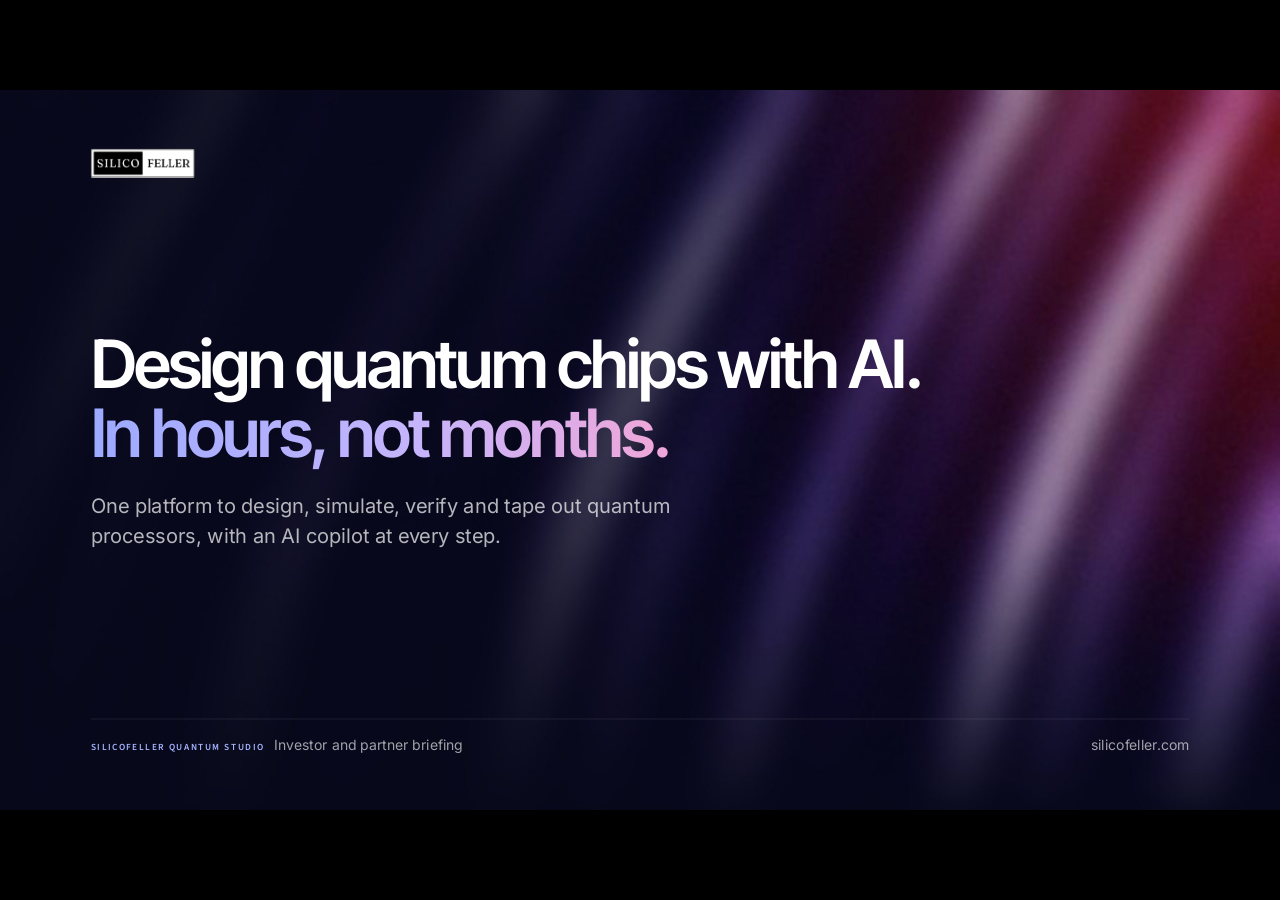
==== index.html @ 33d751ab "Deck: team portraits from the website on the Team slide Co-Authored-By: Claude Haiku 5.5 <noreply@an" ====
<!doctype html>
<html lang="en">
<head>
<meta charset="utf-8">
<meta name="viewport" content="width=device-width, initial-scale=1">
<title>Silicofeller — AI-powered quantum chip design</title>
<style>@font-face {
  font-family: 'Inter';
  font-style: normal;
  font-weight: 400;
  font-display: swap;
  src: url([data-uri]) format('woff2');
  unicode-range: U+0000-00FF, U+0131, U+0152-0153, U+02BB-02BC, U+02C6, U+02DA, U+02DC, U+0304, U+0308, U+0329, U+2000-206F, U+20AC, U+2122, U+2191, U+2193, U+2212, U+2215, U+FEFF, U+FFFD;
}
@font-face {
  font-family: 'Inter';
  font-style: normal;
  font-weight: 500;
  font-display: swap;
  src: url([data-uri]) format('woff2');
  unicode-range: U+0000-00FF, U+0131, U+0152-0153, U+02BB-02BC, U+02C6, U+02DA, U+02DC, U+0304, U+0308, U+0329, U+2000-206F, U+20AC, U+2122, U+2191, U+2193, U+2212, U+2215, U+FEFF, U+FFFD;
}
@font-face {
  font-family: 'Inter';
  font-style: normal;
  font-weight: 600;
  font-display: swap;
  src: url([data-uri]) format('woff2');
  unicode-range: U+0000-00FF, U+0131, U+0152-0153, U+02BB-02BC, U+02C6, U+02DA, U+02DC, U+0304, U+0308, U+0329, U+2000-206F, U+20AC, U+2122, U+2191, U+2193, U+2212, U+2215, U+FEFF, U+FFFD;
}
@font-face {
  font-family: 'Inter Tight';
  font-style: normal;
  font-weight: 500;
  font-display: swap;
  src: url([data-uri]) format('woff2');
  unicode-range: U+0000-00FF, U+0131, U+0152-0153, U+02BB-02BC, U+02C6, U+02DA, U+02DC, U+0304, U+0308, U+0329, U+2000-206F, U+20AC, U+2122, U+2191, U+2193, U+2212, U+2215, U+FEFF, U+FFFD;
}
@font-face {
  font-family: 'Inter Tight';
  font-style: normal;
  font-weight: 600;
  font-display: swap;
  src: url([data-uri]) format('woff2');
  unicode-range: U+0000-00FF, U+0131, U+0152-0153, U+02BB-02BC, U+02C6, U+02DA, U+02DC, U+0304, U+0308, U+0329, U+2000-206F, U+20AC, U+2122, U+2191, U+2193, U+2212, U+2215, U+FEFF, U+FFFD;
}
@font-face {
  font-family: 'Inter Tight';
  font-style: normal;
  font-weight: 700;
  font-display: swap;
  src: url([data-uri]) format('woff2');
  unicode-range: U+0000-00FF, U+0131, U+0152-0153, U+02BB-02BC, U+02C6, U+02DA, U+02DC, U+0304, U+0308, U+0329, U+2000-206F, U+20AC, U+2122, U+2191, U+2193, U+2212, U+2215, U+FEFF, U+FFFD;
}
@font-face {
  font-family: 'Fraunces';
  font-style: italic;
  font-weight: 400;
  font-display: swap;
  src: url([data-uri]) format('woff2');
  unicode-range: U+0000-00FF, U+0131, U+0152-0153, U+02BB-02BC, U+02C6, U+02DA, U+02DC, U+0304, U+0308, U+0329, U+2000-206F, U+20AC, U+2122, U+2191, U+2193, U+2212, U+2215, U+FEFF, U+FFFD;
}
@font-face {
  font-family: 'Fraunces';
  font-style: normal;
  font-weight: 400;
  font-display: swap;
  src: url([data-uri]) format('woff2');
  unicode-range: U+0000-00FF, U+0131, U+0152-0153, U+02BB-02BC, U+02C6, U+02DA, U+02DC, U+0304, U+0308, U+0329, U+2000-206F, U+20AC, U+2122, U+2191, U+2193, U+2212, U+2215, U+FEFF, U+FFFD;
}
@font-face {
  font-family: 'Fraunces';
  font-style: normal;
  font-weight: 500;
  font-display: swap;
  src: url([data-uri]) format('woff2');
  unicode-range: U+0000-00FF, U+0131, U+0152-0153, U+02BB-02BC, U+02C6, U+02DA, U+02DC, U+0304, U+0308, U+0329, U+2000-206F, U+20AC, U+2122, U+2191, U+2193, U+2212, U+2215, U+FEFF, U+FFFD;
}
@font-face {
  font-family: 'EB Garamond';
  font-style: italic;
  font-weight: 400;
  font-display: swap;
  src: url([data-uri]) format('woff2');
  unicode-range: U+0000-00FF, U+0131, U+0152-0153, U+02BB-02BC, U+02C6, U+02DA, U+02DC, U+0304, U+0308, U+0329, U+2000-206F, U+20AC, U+2122, U+2191, U+2193, U+2212, U+2215, U+FEFF, U+FFFD;
}
@font-face {
  font-family: 'EB Garamond';
  font-style: italic;
  font-weight: 500;
  font-display: swap;
  src: url([data-uri]) format('woff2');
  unicode-range: U+0000-00FF, U+0131, U+0152-0153, U+02BB-02BC, U+02C6, U+02DA, U+02DC, U+0304, U+0308, U+0329, U+2000-206F, U+20AC, U+2122, U+2191, U+2193, U+2212, U+2215, U+FEFF, U+FFFD;
}
@font-face {
  font-family: 'EB Garamond';
  font-style: normal;
  font-weight: 400;
  font-display: swap;
  src: url([data-uri]) format('woff2');
  unicode-range: U+0000-00FF, U+0131, U+0152-0153, U+02BB-02BC, U+02C6, U+02DA, U+02DC, U+0304, U+0308, U+0329, U+2000-206F, U+20AC, U+2122, U+2191, U+2193, U+2212, U+2215, U+FEFF, U+FFFD;
}
@font-face {
  font-family: 'EB Garamond';
  font-style: normal;
  font-weight: 500;
  font-display: swap;
  src: url([data-uri]) format('woff2');
  unicode-range: U+0000-00FF, U+0131, U+0152-0153, U+02BB-02BC, U+02C6, U+02DA, U+02DC, U+0304, U+0308, U+0329, U+2000-206F, U+20AC, U+2122, U+2191, U+2193, U+2212, U+2215, U+FEFF, U+FFFD;
}
@font-face {
  font-family: 'EB Garamond';
  font-style: normal;
  font-weight: 600;
  font-display: swap;
  src: url([data-uri]) format('woff2');
  unicode-range: U+0000-00FF, U+0131, U+0152-0153, U+02BB-02BC, U+02C6, U+02DA, U+02DC, U+0304, U+0308, U+0329, U+2000-206F, U+20AC, U+2122, U+2191, U+2193, U+2212, U+2215, U+FEFF, U+FFFD;
}
@font-face {
  font-family: 'Source Sans 3';
  font-style: normal;
  font-weight: 400;
  font-display: swap;
  src: url([data-uri]) format('woff2');
  unicode-range: U+0000-00FF, U+0131, U+0152-0153, U+02BB-02BC, U+02C6, U+02DA, U+02DC, U+0304, U+0308, U+0329, U+2000-206F, U+20AC, U+2122, U+2191, U+2193, U+2212, U+2215, U+FEFF, U+FFFD;
}
@font-face {
  font-family: 'Source Sans 3';
  font-style: normal;
  font-weight: 500;
  font-display: swap;
  src: url([data-uri]) format('woff2');
  unicode-range: U+0000-00FF, U+0131, U+0152-0153, U+02BB-02BC, U+02C6, U+02DA, U+02DC, U+0304, U+0308, U+0329, U+2000-206F, U+20AC, U+2122, U+2191, U+2193, U+2212, U+2215, U+FEFF, U+FFFD;
}
@font-face {
  font-family: 'Source Sans 3';
  font-style: normal;
  font-weight: 600;
  font-display: swap;
  src: url([data-uri]) format('woff2');
  unicode-range: U+0000-00FF, U+0131, U+0152-0153, U+02BB-02BC, U+02C6, U+02DA, U+02DC, U+0304, U+0308, U+0329, U+2000-206F, U+20AC, U+2122, U+2191, U+2193, U+2212, U+2215, U+FEFF, U+FFFD;
}
@font-face {
  font-family: 'Source Sans 3';
  font-style: normal;
  font-weight: 700;
  font-display: swap;
  src: url([data-uri]) format('woff2');
  unicode-range: U+0000-00FF, U+0131, U+0152-0153, U+02BB-02BC, U+02C6, U+02DA, U+02DC, U+0304, U+0308, U+0329, U+2000-206F, U+20AC, U+2122, U+2191, U+2193, U+2212, U+2215, U+FEFF, U+FFFD;
}
</style>

<style>
* { margin: 0; box-sizing: border-box; }
html, body { height: 100%; }
body { background: #000; overflow: hidden; }
.viewport { position: fixed; inset: 0; display: flex; align-items: center; justify-content: center; }
.deck { position: relative; width: 1920px; height: 1080px; flex: none; }
.deck > section { display: none !important; }
.deck > section.active { display: flex !important; animation: slideIn .55s cubic-bezier(.2,.7,.2,1) both; }
@keyframes slideIn { from { opacity: 0; transform: scale(.985); } }
@media (prefers-reduced-motion: reduce) {
  .deck > section, .deck *, .deck *::before, .deck *::after { animation: none !important; transition: none !important; }
}
.deck aside { display: none; }
.hud { position: fixed; left: 50%; bottom: 16px; transform: translateX(-50%); display: flex; gap: 10px; align-items: center; font: 500 14px Inter, Arial, sans-serif; color: #C9CED6; background: rgba(10,14,24,.82); padding: 8px 14px; border-radius: 999px; border: 1px solid rgba(148,163,184,.2); opacity: 0; transition: opacity .3s; user-select: none; z-index: 10; }
body:hover .hud { opacity: 1; }
.hud button { font: inherit; color: inherit; background: none; border: 1px solid #39414E; border-radius: 999px; padding: 4px 12px; cursor: pointer; }
.hud button:hover { background: #1C2330; }
.notes { position: fixed; right: 16px; top: 16px; width: min(480px, 42vw); max-height: 72vh; overflow: auto; font: 16px/1.55 Inter, Arial, sans-serif; color: #E6E9EE; background: rgba(10,14,24,.94); border: 1px solid #2A3242; border-radius: 14px; padding: 18px 20px; display: none; z-index: 10; }
.notes.show { display: block; }
.notes b { display: block; margin-bottom: 6px; color: #7DA8FF; font-size: 12px; letter-spacing: 1.5px; }
@media print {
  @page { size: 1920px 1080px; margin: 0; }
  html, body { height: auto; overflow: visible; background: #FFFFFF; }
  .deck > section, .deck *, .deck *::before, .deck *::after { animation: none !important; transition: none !important; }
  .viewport { position: static; display: block; }
  .deck { transform: none !important; width: 1920px; height: auto; }
  .deck > section { position: relative !important; display: flex !important; break-after: page; page-break-after: always; }
  .deck .r, .deck .zoom { animation: none !important; }
  .hud, .notes { display: none !important; }
  .deck section, .deck section * { -webkit-print-color-adjust: exact; print-color-adjust: exact; }
}
</style>
<style>
:root {
  --paper: #FAF8F3; --card: #FFFFFF; --ink: #0A0F1E; --body: #3A465C; --muted: #6E788A;
  --rule: #E3DDD0; --rule2: #EEE9DF;
  --accent: #5B4BF5; --accent-soft: #EAF0FC;
  --clay: #A9472D; --clay-soft: #F6ECE6;
  --navy: #0A0F1E; --ivory: #F5F1E8; --ivory-dim: rgba(245, 241, 232, 0.68); --sky: #A5B4FF;
}
.deck section { position: absolute; inset: 0; width: 1920px; height: 1080px; padding: 100px 136px 130px; background: var(--paper); color: var(--ink); overflow: hidden; display: flex; flex-direction: column; font-family: Inter, system-ui, sans-serif; }
.deck section > * { position: relative; z-index: 1; }
.serif, .t, .hero, .n, .pn, .num { font-family: 'Inter Tight', Inter, sans-serif; font-optical-sizing: auto; }

.eb { display: flex; align-items: center; gap: 18px; font-size: 19px; font-weight: 600; letter-spacing: .22em; text-transform: uppercase; color: var(--accent); margin-bottom: 26px; }
.eb::before { content: ""; width: 44px; height: 2px; background: currentColor; flex: none; }
.eb.warn { color: var(--clay); }
.t { font-size: 76px; font-weight: 400; letter-spacing: -1.2px; line-height: 1.08; color: var(--ink); }
.grad { font-style: italic; color: var(--accent); }
.grad-warm { font-style: italic; color: var(--clay); }
.sub { font-size: 27px; line-height: 1.5; color: var(--body); margin-top: 20px; max-width: 1480px; }
.body { margin-top: 48px; flex: 1; min-height: 0; }
.ico { display: inline-flex; width: 26px; height: 26px; flex: none; }
.ico svg { width: 100%; height: 100%; }

.foot { position: absolute !important; left: 136px; right: 136px; bottom: 50px; display: flex; justify-content: space-between; align-items: center; font-size: 18px; letter-spacing: .04em; color: var(--muted); border-top: 1px solid var(--rule); padding-top: 18px; }
.foot .fl { display: flex; align-items: center; gap: 16px; }
.foot img { height: 26px; border-radius: 2px; }

.r { animation: rise .8s cubic-bezier(.2,.7,.2,1) both; animation-delay: calc(var(--i, 0) * 70ms); }
@keyframes rise { from { opacity: 0; transform: translateY(16px); } }

/* bookend slides (cover, close): deep navy */
.navy { background: var(--navy) !important; color: var(--ivory) !important; }
.navy .eb { color: var(--sky); }
.navy .grad { color: var(--sky); }
.navy .sub { color: var(--ivory-dim); }
/* the atom turns slowly (one full circle every 3 minutes), electrons fixed on their orbits; the core breathes */
.orbit .spin { transform-box: view-box; transform-origin: 500px 500px; animation: spin 180s linear infinite; }
@keyframes spin { to { transform: rotate(360deg); } }
.orbit .core, .orbit .core-glow { transform-box: fill-box; transform-origin: center; animation: breathe 4.5s ease-in-out infinite; }
.orbit .core-glow { animation-duration: 4.5s; animation-name: glow; }
@keyframes breathe { 50% { transform: scale(1.18); } }
@keyframes glow { 0%, 100% { transform: scale(.8); opacity: .5; } 50% { transform: scale(1.5); opacity: 1; } }
@media (prefers-reduced-motion: reduce) { .orbit .spin, .orbit .core, .orbit .core-glow { animation: none; } }
@media print { .orbit .spin, .orbit .core, .orbit .core-glow { animation: none !important; } }
.orbit { position: absolute !important; right: -170px; top: 50%; transform: translateY(-50%); width: 1060px; height: 1060px; z-index: 0 !important; opacity: .9; }

/* 1 · cover */
.cover { justify-content: center; }
.cover .brand { position: absolute !important; left: 136px; top: 92px; height: 48px; border-radius: 3px; }
.hero { font-size: 112px; font-weight: 400; letter-spacing: -2.5px; line-height: 1.04; max-width: 1180px; }
.cover .hero { max-width: 1500px; }
.cover .sub { font-size: 30px; max-width: 980px; margin-top: 36px; }
.cvfoot { position: absolute !important; left: 136px; right: 136px; bottom: 84px; display: flex; justify-content: space-between; align-items: baseline; border-top: 1px solid rgba(245, 241, 232, .18); padding-top: 26px; font-size: 22px; color: var(--ivory-dim); }
.cvfoot b { font-weight: 600; color: var(--ivory); letter-spacing: .14em; text-transform: uppercase; font-size: 18px; margin-right: 14px; }

/* 2 · the process today: an editorial table */
.proc { display: flex; flex-direction: column; }
.ph, .pr { display: grid; grid-template-columns: 64px 300px 1fr 290px 380px; gap: 30px; align-items: center; }
.ph { padding: 0 6px 14px; font-size: 17px; font-weight: 600; letter-spacing: .16em; text-transform: uppercase; color: var(--muted); border-bottom: 2px solid var(--ink); }
.pr { padding: 17px 6px; border-bottom: 1px solid var(--rule); min-height: 92px; }
.pn { font-size: 40px; font-weight: 400; color: var(--clay); line-height: 1; }
.ps { font-size: 27px; font-weight: 600; letter-spacing: -.2px; color: var(--ink); }
.pd { font-size: 22px; line-height: 1.42; color: var(--body); }
.pt { display: flex; flex-wrap: wrap; gap: 8px; }
.chip { font-style: normal; font-size: 18px; font-weight: 500; padding: 5px 12px; border-radius: 4px; background: var(--card); border: 1px solid var(--rule); color: var(--body); white-space: nowrap; }
.pw { display: flex; align-items: center; gap: 12px; font-size: 21px; font-weight: 500; line-height: 1.35; color: var(--clay); }
.pw .ico { width: 24px; height: 24px; }

/* 3 · why it fails */
.split { display: flex; gap: 56px; height: 100%; }
.crop { position: relative; overflow: hidden; border-radius: 10px; background: #000; flex: none; box-shadow: 0 1px 0 var(--rule), 0 24px 60px rgba(14, 27, 51, .16); }
.crop img { position: absolute; display: block; }
.shot { display: block; width: 960px; height: auto; border-radius: 10px; box-shadow: 0 1px 0 var(--rule), 0 24px 60px rgba(14, 27, 51, .16); }
.tools { display: block; width: 600px; height: 560px; }
.appwin { width: 860px; border-radius: 16px; overflow: hidden; background: #FFFFFF; border: 1px solid var(--rule); box-shadow: 0 30px 70px rgba(10, 15, 30, .14); }
.appwin .bar { height: 42px; display: flex; align-items: center; gap: 8px; padding: 0 18px; background: #F6F7FA; border-bottom: 1px solid var(--rule); font-size: 15px; color: var(--muted); }
.appwin .bar i { width: 12px; height: 12px; border-radius: 50%; background: #DDE0E7; }
.appwin .bar span { margin-left: 16px; }
.appwin .screen { position: relative; }
.appwin .screen img { display: block; width: 860px; height: auto; }
.co { position: absolute; width: 18px; height: 18px; margin: -9px 0 0 -9px; border-radius: 50%; background: var(--accent); box-shadow: 0 0 0 5px rgba(91, 75, 245, .35), 0 0 0 11px rgba(91, 75, 245, .14); }
.co b { position: absolute; white-space: nowrap; font-size: 17px; font-weight: 600; color: #FFFFFF; background: var(--accent); padding: 8px 15px; border-radius: 999px; box-shadow: 0 10px 24px rgba(91, 75, 245, .35); }
.pipe { margin-top: 18px; margin-bottom: 76px; }
.phases { display: grid; grid-template-columns: repeat(9, 1fr); gap: 0 14px; margin-bottom: 44px; }
.phases span { text-align: center; font-size: 16px; font-weight: 600; letter-spacing: .18em; text-transform: uppercase; color: var(--accent); background: var(--accent-soft); border-radius: 999px; padding: 11px 0; }
.steps9 { list-style: none; padding: 0; margin: 0; display: grid; grid-template-columns: repeat(9, 1fr); gap: 0 14px; position: relative; }
.steps9::before { content: ""; position: absolute; left: 5.5%; right: 5.5%; top: 62px; height: 2px; background: #DAD6FC; }
.steps9 li { display: flex; flex-direction: column; align-items: center; text-align: center; position: relative; }
.steps9 .ic { width: 124px; height: 124px; border-radius: 28px; background: #FFFFFF; border: 1.5px solid var(--rule); display: flex; align-items: center; justify-content: center; box-shadow: 0 12px 28px rgba(10, 15, 30, .06); }
.steps9 .ic svg { width: 64px; height: 64px; }
.steps9 .goal .ic { background: var(--accent); border-color: var(--accent); box-shadow: 0 16px 34px rgba(91, 75, 245, .35); }
.steps9 .no { margin-top: 20px; font-size: 15px; font-weight: 600; letter-spacing: .14em; color: var(--accent); }
.steps9 h4 { margin-top: 6px; font-size: 21px; font-weight: 600; color: var(--ink); line-height: 1.25; }
.steps9 h4 small { display: block; font-size: 17px; font-weight: 400; color: var(--muted); margin-top: 2px; }
.caption { font-size: 18px; color: var(--muted); margin-top: 14px; letter-spacing: .02em; }
.costs { flex: 1; display: grid; grid-template-columns: 1fr 1fr; grid-template-rows: 1fr 1fr; gap: 0; border-top: 2px solid var(--ink); }
.cost { padding: 34px 36px 30px 0; display: flex; flex-direction: column; gap: 8px; border-bottom: 1px solid var(--rule); }
.cost:nth-child(odd) { border-right: 1px solid var(--rule); }
.cost:nth-child(even) { padding-left: 40px; }
.cost .n { font-size: 74px; font-weight: 400; letter-spacing: -1.5px; line-height: 1; color: var(--clay); font-style: normal; }
.cost .h { font-size: 26px; font-weight: 600; margin-top: 10px; color: var(--ink); }
.cost .d { font-size: 22px; line-height: 1.45; color: var(--body); }

/* 4 · the platform */
.feat { flex: 1; display: flex; flex-direction: column; justify-content: space-between; }
.fi { display: flex; gap: 22px; align-items: flex-start; padding: 15px 0; border-top: 1px solid var(--rule); }
.fi:first-child { border-top: 2px solid var(--ink); }
.fbadge { width: 54px; height: 54px; border-radius: 50%; flex: none; display: flex; align-items: center; justify-content: center; background: var(--card); border: 1px solid var(--rule); color: var(--accent); }
.fi h3 { font-size: 27px; font-weight: 600; letter-spacing: -.2px; color: var(--ink); }
.fi p { font-size: 21px; line-height: 1.4; color: var(--body); margin-top: 3px; }

/* 5 · end to end */
.wf { display: flex; justify-content: center; }
.flow { display: block; width: 1648px; height: auto; }
.wfpanel { background: #000; border-radius: 12px; padding: 0; box-shadow: 0 24px 60px rgba(14, 27, 51, .16); overflow: hidden; }
.stats { display: grid; grid-template-columns: repeat(4, 1fr); gap: 0; margin-top: 40px; border-top: 2px solid var(--ink); }
.stat { padding: 26px 32px 0 0; }
.stat + .stat { border-left: 1px solid var(--rule); padding-left: 36px; }
.stat .n { font-size: 70px; font-weight: 400; letter-spacing: -1.5px; line-height: 1; color: var(--accent); font-style: normal; }
.stat .l { font-size: 22px; color: var(--body); margin-top: 12px; line-height: 1.4; }

/* 6 · demo */
.vwrap { display: flex; justify-content: center; }
.video { width: 1240px; height: 698px; border-radius: 12px; overflow: hidden; background: #000; box-shadow: 0 1px 0 var(--rule), 0 30px 80px rgba(14, 27, 51, .22); }
.video video { width: 100%; height: 100%; display: block; object-fit: contain; background: #000; }

/* 7 · every architecture: what is available today, then the roadmap */
.archs { display: flex; flex-direction: column; gap: 54px; }
.grp { display: flex; align-items: center; gap: 18px; font-size: 17px; font-weight: 600; letter-spacing: .2em; text-transform: uppercase; color: var(--accent); margin-bottom: 18px; }
.grp::after { content: ""; flex: 1; height: 1px; background: var(--rule); }
.grp.soon { color: var(--muted); }
.now { display: grid; grid-template-columns: 1fr 1fr; gap: 40px; }
.nc { display: flex; background: var(--card); border: 1px solid var(--rule); border-radius: 12px; overflow: hidden; height: 350px; box-shadow: 0 18px 44px rgba(14, 27, 51, .07); }
.nc .art { width: 350px; height: 350px; flex: none; display: block; }
.nc .in { padding: 40px 42px; display: flex; flex-direction: column; gap: 12px; }
.nc h3 { font-family: 'Inter Tight', Inter, sans-serif; font-size: 44px; font-weight: 400; letter-spacing: -.5px; color: var(--ink); line-height: 1.05; }
.nc p { font-size: 22px; line-height: 1.45; color: var(--body); }
.tags { display: flex; flex-wrap: wrap; gap: 8px; margin-top: auto; }
.tag { font-style: normal; font-size: 17px; font-weight: 500; padding: 5px 12px; border-radius: 4px; background: var(--accent-soft); color: var(--accent); }
.st { align-self: flex-start; display: flex; align-items: center; gap: 10px; font-size: 15px; font-weight: 600; letter-spacing: .16em; text-transform: uppercase; }
.st::before { content: ""; width: 9px; height: 9px; border-radius: 50%; background: currentColor; }
.st.on { color: var(--accent); }
.st.soon { color: var(--muted); }
.road { display: grid; grid-template-columns: repeat(3, 1fr); }
.rc { display: flex; gap: 26px; align-items: center; padding-right: 34px; }
.rc + .rc { border-left: 1px solid var(--rule); padding-left: 34px; }
.rc .art { width: 170px; height: 170px; border-radius: 10px; flex: none; display: block; }
.rc .in { display: flex; flex-direction: column; gap: 6px; }
.rc h3 { font-family: 'Inter Tight', Inter, sans-serif; font-size: 32px; font-weight: 400; color: var(--ink); }
.rc p { font-size: 20px; line-height: 1.42; color: var(--body); }

/* 8 · trust and enterprise */
.lbl { font-size: 17px; font-weight: 600; letter-spacing: .2em; color: var(--muted); margin-bottom: 20px; }
.logos { display: grid; grid-template-columns: repeat(8, 1fr); gap: 16px; }
.logo { height: 132px; background: var(--card); border: 1px solid var(--rule); border-radius: 8px; display: flex; align-items: center; justify-content: center; padding: 22px; }
.logo.dk { background: var(--navy); border-color: var(--navy); }
.logo img { max-width: 100%; max-height: 100%; object-fit: contain; }
.trust { display: flex; flex-direction: column; justify-content: space-between; padding-bottom: 20px; }
.ent { display: grid; grid-template-columns: repeat(4, 1fr); gap: 44px; }
.ec { border-top: 2px solid var(--ink); padding-top: 26px; display: flex; flex-direction: column; gap: 12px; }
.ec h3 { font-family: 'Inter Tight', Inter, sans-serif; font-size: 34px; font-weight: 400; margin-top: 10px; color: var(--ink); white-space: nowrap; }
.ec p { font-size: 22px; line-height: 1.45; color: var(--body); }

/* 9 · close */
.close { justify-content: center; }
.close .hero { font-size: 96px; max-width: 1300px; }
.steps { display: grid; grid-template-columns: repeat(3, 1fr); gap: 56px; margin-top: 72px; width: 1460px; }
.sp { border-top: 1px solid rgba(245, 241, 232, .28); padding-top: 26px; }
.sp .k { font-family: 'Inter Tight', Inter, sans-serif; font-size: 44px; color: var(--sky); line-height: 1; }
.sp h3 { font-size: 30px; font-weight: 600; margin-top: 16px; color: var(--ivory); }
.sp p { font-size: 22px; line-height: 1.45; color: var(--ivory-dim); margin-top: 10px; }
.contact { position: absolute !important; left: 136px; right: 136px; bottom: 84px; display: flex; gap: 72px; font-size: 23px; color: var(--ivory-dim); border-top: 1px solid rgba(245, 241, 232, .18); padding-top: 26px; }
.contact b { color: var(--ivory); font-weight: 600; }
.contact { justify-content: space-between; align-items: baseline; }
.contact .thanks { font-family: Fraunces, Georgia, serif; font-style: italic; font-size: 26px; color: var(--ivory-dim); }

/* ===== Modern light: white, bold sans headlines, Silicofeller blue-to-violet gradient ===== */
:root { --paper: #FFFFFF; --card: #FFFFFF; --ink: #0A0F1E; --body: #4A5370; --muted: #7A8299; --rule: #E7E9F0; --rule2: #F0F1F6;
  --accent: #5B4BF5; --accent-soft: #EEEBFF; --clay: #E5484D; --clay-soft: #FDECEC; --navy: #0A0D1A; --ivory: #FFFFFF;
  --ivory-dim: rgba(255, 255, 255, .7); --sky: #A5B4FF; }
/* mixed type: slide headings in the Fraunces serif (highlighted phrase in italic), everything else in Inter / Inter Tight */
.t, .hero { font-family: Fraunces, Georgia, serif !important; font-weight: 400; }
.t { letter-spacing: -1.2px; }
.hero { letter-spacing: -2.5px; }
.t .grad, .t .grad-warm, .hero .grad { font-style: italic; }
.nc h3, .rc h3, .ec h3 { font-weight: 600; letter-spacing: -.8px; }
.cost .n, .stat .n { font-weight: 600; letter-spacing: -2.5px; }
.pn { font-weight: 600; }
.sp .k { font-weight: 600; }
/* white pages: solid colours only (gradients stay on the dark cover and closing slide) */
.grad { font-style: normal; color: var(--accent); }
.grad-warm { font-style: normal; color: var(--clay); }
.navy { background: radial-gradient(ellipse 70% 60% at 75% 45%, rgba(91, 75, 245, .35), transparent 70%), #0A0D1A !important; }
.navy .grad { background: linear-gradient(90deg, #8FA2FF, #C4B5FD); -webkit-background-clip: text; background-clip: text; color: transparent; }
.stat .n { color: var(--accent); }
.nc, .logo { border-radius: 18px; }
.rc .art, .shot { border-radius: 14px; }
.crop { border-radius: 14px; }
.video { border-radius: 16px; }
.chip { border-radius: 999px; }
.tag { border-radius: 999px; padding: 5px 14px; }
.fbadge { border-color: #E2E0FB; }
.eb::before { background: currentColor; }

/* slide 5: steps that open a pop-up with the real product screen */
.steps9 button.ic { cursor: pointer; font: inherit; padding: 0; position: relative; transition: transform .2s, box-shadow .2s, border-color .2s; }
.steps9 button.ic:hover { transform: translateY(-4px); border-color: var(--accent); box-shadow: 0 18px 36px rgba(91, 75, 245, .22); }
.steps9 h4 small.see { color: var(--accent); font-weight: 500; }
.popover { position: fixed; inset: 0; z-index: 50; background: rgba(10, 13, 26, .74); backdrop-filter: blur(6px); display: flex; align-items: center; justify-content: center; padding: 4vh 4vw; cursor: zoom-out; }
.popover[hidden] { display: none; }
.popfig { margin: 0; background: #FFFFFF; border-radius: 14px; overflow: hidden; box-shadow: 0 40px 120px rgba(0, 0, 0, .45); display: flex; flex-direction: column; cursor: default; animation: pop .25s cubic-bezier(.2, .7, .2, 1); }
@keyframes pop { from { opacity: 0; transform: scale(.97); } }
.popfig img { display: block; max-width: 92vw; max-height: calc(90vh - 70px); object-fit: contain; background: #0B0D14; }
.popfig figcaption { padding: 16px 22px; font: 16px/1.45 Inter, sans-serif; color: #4A5370; max-width: 92vw; }
.popfig figcaption b { color: #0A0F1E; margin-right: 8px; }
.popx { position: fixed; top: 18px; right: 22px; width: 46px; height: 46px; border-radius: 50%; border: none; background: rgba(255, 255, 255, .16); color: #FFFFFF; font: 28px/1 Inter, sans-serif; cursor: pointer; }
.popx:hover { background: rgba(255, 255, 255, .28); }
.pophint { position: fixed; bottom: 18px; left: 50%; transform: translateX(-50%); font: 14px Inter, sans-serif; color: rgba(255, 255, 255, .7); }
@media print { .popover { display: none !important; } }

/* ===== Interactions and small animations (hover effects; entrances when a slide appears) ===== */
.ease, .pr, .pn, .chip, .cost .n, .stat .n, .fbadge, .fi h3, .ec h3, .shot, .nc, .nc .art, .rc .art, .rc h3, .logo, .logo img, .sp, .video { transition: all .32s cubic-bezier(.2, .7, .2, 1); }
/* slide 2: process table */
.pr { border-radius: 10px; }
.pr:hover { background: #FFF5F5; }
.pn { display: inline-block; }
.pr:hover .pn { transform: scale(1.18); }
.pr:hover .chip { border-color: #F3C4C4; color: var(--ink); }
/* slides 3 and 5: big numbers lift */
.cost:hover .n, .stat:hover .n { transform: translateY(-5px); }
/* slide 3: hand-offs keep moving */
.tools path[stroke-dasharray] { animation: march 1.8s linear infinite; }
@keyframes march { to { stroke-dashoffset: -26; } }
/* slides 4 and 8: icons fill on hover */
.fi:hover .fbadge, .ec:hover .fbadge { background: var(--accent); border-color: var(--accent); color: #FFFFFF; transform: rotate(-8deg) scale(1.08); }
.fi:hover h3, .ec:hover h3, .rc:hover h3 { color: var(--accent); }
.shot:hover { transform: translateY(-8px) scale(1.012); box-shadow: 0 1px 0 var(--rule), 0 40px 80px rgba(10, 15, 30, .22); }
/* slide 5: the line draws itself, the steps arrive one by one */
.active .phases span { animation: rise .6s cubic-bezier(.2, .7, .2, 1) .2s both; }
.active .steps9::before { transform-origin: left center; animation: drawline 1.3s cubic-bezier(.2, .7, .2, 1) .35s both; }
@keyframes drawline { from { transform: scaleX(0); } }
.active .steps9 li { animation: popin .55s cubic-bezier(.2, .8, .3, 1.25) both; }
.steps9 li:nth-child(1) { animation-delay: .35s; } .steps9 li:nth-child(2) { animation-delay: .47s; } .steps9 li:nth-child(3) { animation-delay: .59s; }
.steps9 li:nth-child(4) { animation-delay: .71s; } .steps9 li:nth-child(5) { animation-delay: .83s; } .steps9 li:nth-child(6) { animation-delay: .95s; }
.steps9 li:nth-child(7) { animation-delay: 1.07s; } .steps9 li:nth-child(8) { animation-delay: 1.19s; } .steps9 li:nth-child(9) { animation-delay: 1.31s; }
@keyframes popin { from { opacity: 0; transform: translateY(16px) scale(.9); } }
.steps9 .ic { transition: transform .3s cubic-bezier(.2, .7, .2, 1), border-color .3s, box-shadow .3s; }
.steps9 .ic:hover { transform: translateY(-5px); border-color: var(--accent); box-shadow: 0 18px 36px rgba(91, 75, 245, .2); }
.steps9 .goal .ic { animation: glowpulse 2.8s ease-in-out 1.8s infinite; }
@keyframes glowpulse { 50% { box-shadow: 0 16px 34px rgba(91, 75, 245, .35), 0 0 0 10px rgba(91, 75, 245, .12); } }
/* slide 6: video frame */
.video:hover { box-shadow: 0 1px 0 var(--rule), 0 40px 100px rgba(10, 15, 30, .3); }
/* slide 7: architecture cards */
.nc:hover { transform: translateY(-6px); box-shadow: 0 28px 60px rgba(10, 15, 30, .12); border-color: #D9D5FC; }
.nc:hover .art { transform: scale(1.04); }
.rc:hover .art { transform: scale(1.06) rotate(-1.5deg); }
/* slide 8: partner logos come forward */
.logo img { filter: grayscale(.4) opacity(.85); }
.logo.dk img { filter: none; }
.logo:hover { transform: translateY(-5px); border-color: #D9D5FC; box-shadow: 0 16px 34px rgba(10, 15, 30, .08); }
.logo:hover img { filter: none; }
/* slide 9: next steps */
.sp:hover { transform: translateY(-6px); border-top-color: var(--sky); }

/* slide 7: still at rest; on hover, current flows through the superconducting circuit and the trapped ions hover */
.current { opacity: 0; transition: opacity .35s; }
.current path { stroke: #DCE3FF; stroke-dasharray: 10 34; animation: current 1.5s linear infinite; filter: drop-shadow(0 0 4px #A5B4FF); }
@keyframes current { to { stroke-dashoffset: -44; } }
.nc:hover .current { opacity: 1; }
.qglow { transform-box: fill-box; transform-origin: center; }
.nc:hover .qcross { animation: qcross 2.4s ease-in-out infinite; }
@keyframes qcross { 50% { stroke: #E0E7FF; fill-opacity: .34; } }
.nc:hover .qglow { animation: qglow 2.4s ease-in-out infinite; }
@keyframes qglow { 50% { transform: scale(1.4); fill-opacity: .2; } }
.nc:hover .ion { animation: hover 2.7s ease-in-out infinite; }
@keyframes hover { 0%, 100% { transform: translateY(0); } 25% { transform: translateY(-6px); } 75% { transform: translateY(6px); } }
.ion circle:first-child { transform-box: fill-box; transform-origin: center; }
.nc:hover .ion circle:first-child { animation: ionglow 2.7s ease-in-out infinite; animation-delay: inherit; }
@keyframes ionglow { 50% { transform: scale(1.35); fill-opacity: .38; } }
.nc:hover .beam { animation: march 1.6s linear infinite; }

/* slide 6: demo in a window, with clickable moments */
.demo { display: flex; gap: 56px; align-items: flex-start; }
.vwin { width: 1060px; flex: none; border-radius: 16px; overflow: hidden; background: #FFFFFF; border: 1px solid var(--rule); box-shadow: 0 30px 70px rgba(10, 15, 30, .16); }
.vwin .bar { height: 42px; display: flex; align-items: center; gap: 8px; padding: 0 18px; background: #F6F7FA; border-bottom: 1px solid var(--rule); font-size: 15px; color: var(--muted); }
.vwin .bar i { width: 12px; height: 12px; border-radius: 50%; background: #DDE0E7; }
.vwin .bar span { margin-left: 16px; }
.vwin .bar em { margin-left: auto; font-style: normal; font-size: 14px; color: #9AA0AE; }
.vwin .stage { position: relative; aspect-ratio: 16 / 9; background: #000; }
.vwin video { width: 100%; height: 100%; display: block; object-fit: cover; background: #000; }
.chapters { flex: 1; display: flex; flex-direction: column; gap: 16px; }
.chl { display: flex; justify-content: space-between; align-items: baseline; font-size: 17px; font-weight: 600; letter-spacing: .18em; text-transform: uppercase; color: var(--accent); margin-bottom: 4px; }
.chl span { font-size: 16px; font-weight: 500; letter-spacing: 0; text-transform: none; color: var(--muted); }
.chap { position: relative; overflow: hidden; display: block; width: 100%; text-align: left; font: inherit; color: inherit; background: #FFFFFF; border: 1px solid var(--rule); border-radius: 16px; padding: 22px 26px 26px; cursor: pointer; transition: transform .3s cubic-bezier(.2, .7, .2, 1), border-color .3s, box-shadow .3s, background .3s; }
.chap .ts { display: inline-block; font-size: 15px; font-weight: 600; color: var(--accent); background: var(--accent-soft); border-radius: 999px; padding: 4px 12px; }
.chap h3 { font-size: 26px; font-weight: 600; letter-spacing: -.5px; color: var(--ink); margin-top: 12px; }
.chap p { font-size: 19px; line-height: 1.42; color: var(--body); margin-top: 6px; }
.chap::after { content: ""; position: absolute; left: 0; bottom: 0; height: 4px; width: calc(var(--p, 0) * 100%); background: var(--accent); transition: width .25s linear; }
.chap:hover { transform: translateY(-3px); border-color: #D9D5FC; box-shadow: 0 14px 30px rgba(10, 15, 30, .07); }
.chap.on { border-color: var(--accent); background: #FBFAFF; box-shadow: 0 16px 34px rgba(91, 75, 245, .16); }

/* ===== Pro type: Inter Tight for headlines and numbers, Inter for text and labels ===== */
.deck section, .deck section * { font-family: Inter, 'Segoe UI', Arial, sans-serif !important; }
.deck section .t, .deck section .t *, .deck section .hero, .deck section .hero *, .deck section .contact .thanks,
.deck section .n, .deck section .pn, .deck section .sp .k, .deck section h3, .deck section h4, .deck section .big,
.deck section .ps, .deck section .disp, .deck section .disp * { font-family: 'Inter Tight', Inter, sans-serif !important; }
.deck section .eb, .deck section .lbl, .deck section .grp, .deck section .phases span, .deck section .ph, .deck section .ph *,
.deck section .chl, .deck section .steps9 .no, .deck section .foot, .deck section .foot span, .deck section .ts, .deck section .st,
.deck section .mono, .deck section .cvfoot b, .deck section .pil .k, .deck section .src { font-family: 'Source Sans 3', 'Segoe UI', Arial, sans-serif !important; }
:root { --ink: #090B1A; --body: #474F68; --muted: #7A8199; --rule: #E6E8EF; --accent: #5B4BF5; --accent-soft: #EFEDFF; --night: #07081A; }
.t { font-size: 62px; font-weight: 600; letter-spacing: -.03em; line-height: 1.08; }
.hero { font-size: 100px; font-weight: 600; letter-spacing: -.04em; line-height: 1.03; }
.close .hero { font-size: 86px; }
.t .grad, .t .grad-warm, .hero .grad { font-style: normal; }
.eb { font-size: 16px; font-weight: 500; letter-spacing: .16em; margin-bottom: 30px; }
.eb::before { width: 28px; }
.sub { font-size: 25px; line-height: 1.5; margin-top: 22px; }
.n { font-weight: 600; letter-spacing: -.045em; font-variant-numeric: tabular-nums; }
.cost .n { font-size: 66px; }
.stat .n { font-size: 64px; }
.pn { font-weight: 600; font-size: 34px; letter-spacing: -.02em; }
.ps { font-weight: 600; font-size: 26px; letter-spacing: -.01em; }
.ph { font-size: 14px; letter-spacing: .14em; }
.foot { font-size: 14px; letter-spacing: .14em; text-transform: uppercase; }
.foot img { height: 24px; }
.nc h3, .rc h3, .ec h3, .fi h3, .chap h3, .sp h3 { font-weight: 600; letter-spacing: -.02em; }
.sp .k { font-weight: 600; font-size: 36px; letter-spacing: -.02em; }
.phases span { font-size: 14px; }
.steps9 .no { font-size: 13px; }
.lbl, .grp, .chl { font-size: 15px; }
.st { font-size: 13px; }
.contact .thanks { font-style: normal; font-weight: 500; font-size: 24px; letter-spacing: -.01em; }
.caption { font-size: 16px; }
.src { font-size: 13px; letter-spacing: .06em; color: var(--muted); }
.navy .grad, .night .grad { background: linear-gradient(90deg, #9DAAFF 0%, #C4B5FD 55%, #F0A6D8 100%); -webkit-background-clip: text; background-clip: text; color: transparent; }

/* dark slides: the Silicofeller wave artwork (cover, close, founder card) and plain night (result, ask) */
.deck section.wv { background: url([data-uri]) center / cover, #07081A !important; }
.deck section.night { background: radial-gradient(ellipse 60% 70% at 85% 30%, rgba(91, 75, 245, .28), transparent 70%), #07081A !important; color: #FFFFFF; }
.night .eb { color: #A5B4FF; }
.night .t { color: #FFFFFF; }
.night .sub { color: rgba(255, 255, 255, .68); }
.night .foot { color: rgba(255, 255, 255, .5); border-top-color: rgba(255, 255, 255, .14); }
.cover .brand { top: 88px; height: 44px; }
.cvfoot { font-size: 21px; color: rgba(255, 255, 255, .62); border-top-color: rgba(255, 255, 255, .16); }
.cvfoot b { font-size: 14px; color: #A5B4FF; letter-spacing: .16em; }

/* purpose: the prompt that becomes a chip, then the four pillars */
.purpose { display: flex; flex-direction: column; }
.prompt { display: flex; align-items: center; gap: 12px; margin-top: 8px; }
.pbox { flex: 1; display: flex; align-items: center; gap: 22px; height: 108px; padding: 0 34px; border-radius: 22px; background: var(--night); color: #E8EAF6; font-size: 27px; box-shadow: 0 26px 60px rgba(9, 11, 26, .2); }
.pbox .ico { color: #A5B4FF; width: 30px; height: 30px; }
.pbox .typed { white-space: nowrap; }
.active .pbox .typed { animation: type 2.4s steps(64) .5s both; }
@keyframes type { from { clip-path: inset(0 100% 0 0); } }
.pbox .caret { width: 3px; height: 34px; background: #A5B4FF; animation: blink 1s steps(1) infinite; margin-left: -12px; }
@keyframes blink { 50% { opacity: 0; } }
.parr { color: var(--accent); width: 44px; height: 44px; }
.parr .ico { width: 44px; height: 44px; }
.pout { height: 108px; padding: 0 34px; border-radius: 22px; border: 1.5px solid #D9D5FC; background: #F6F4FF; display: flex; align-items: center; gap: 16px; font-size: 25px; font-weight: 600; color: var(--accent); white-space: nowrap; }
.pout .ico { width: 32px; height: 32px; }
.pillars { margin-top: auto; display: grid; grid-template-columns: repeat(4, 1fr); border-top: 2px solid var(--ink); }
.pil { padding: 32px 34px 0 0; }
.pil + .pil { border-left: 1px solid var(--rule); padding-left: 34px; }
.pil .k { display: flex; align-items: center; justify-content: space-between; font-size: 15px; font-weight: 500; letter-spacing: .14em; color: var(--accent); }
.pil .k .ico { width: 34px; height: 34px; }
.pil h3 { font-size: 30px; font-weight: 600; letter-spacing: -.02em; color: var(--ink); margin-top: 26px; line-height: 1.15; }
.pil p { font-size: 20px; line-height: 1.45; color: var(--body); margin-top: 12px; }

/* why now */
.why { display: grid; grid-template-columns: 1fr 1.1fr; gap: 80px; }
.trend { list-style: none; padding: 0; margin: 0; display: flex; flex-direction: column; }
.trend li { display: grid; grid-template-columns: 64px 1fr; padding: 28px 0; border-top: 1px solid var(--rule); font-size: 24px; line-height: 1.45; color: var(--body); }
.trend li:first-child { border-top: 2px solid var(--ink); }
.trend li b { font-size: 15px; font-weight: 500; letter-spacing: .14em; color: var(--accent); padding-top: 6px; }
.trend li strong { color: var(--ink); font-weight: 600; }
.mstats { display: grid; grid-template-columns: 1fr 1fr; grid-template-rows: 1fr 1fr; gap: 20px; }
.ms { border-radius: 22px; background: #F6F7FB; border: 1px solid var(--rule); padding: 34px 36px; display: flex; flex-direction: column; justify-content: flex-end; }
.ms .n { font-size: 78px; color: var(--ink); line-height: 1; }
.ms p { font-size: 20px; line-height: 1.45; color: var(--body); margin-top: 14px; }
.ms.hl { background: var(--night); border-color: var(--night); }
.ms.hl .n { background: linear-gradient(90deg, #9DAAFF, #C4B5FD 55%, #F0A6D8); -webkit-background-clip: text; background-clip: text; color: transparent; }
.ms.hl p { color: rgba(255, 255, 255, .7); }

/* the result: before and after, with the product on the right */
.result .lap { position: absolute !important; right: -150px; top: 170px; width: 1080px; z-index: 0 !important; mix-blend-mode: lighten; opacity: .95; }
.result .col { width: 820px; }
.bigrow { display: flex; align-items: flex-end; gap: 30px; margin-top: 34px; }
.big { font-size: 190px; font-weight: 600; line-height: .82; letter-spacing: -.05em; background: linear-gradient(90deg, #9DAAFF, #C4B5FD 55%, #F0A6D8); -webkit-background-clip: text; background-clip: text; color: transparent; }
.bigrow p:not(.big) { font-size: 26px; line-height: 1.4; color: rgba(255, 255, 255, .8); padding-bottom: 6px; }
.ft { margin-top: 46px; }
.ftr { display: grid; grid-template-columns: 330px 56px 1fr; align-items: center; padding: 15px 0; border-top: 1px solid rgba(255, 255, 255, .12); font-size: 23px; }
.ftr .fr { color: rgba(255, 255, 255, .48); }
.ftr .ar { color: #A5B4FF; }
.ftr .ar .ico { width: 24px; height: 24px; }
.ftr .to { color: #FFFFFF; font-weight: 600; }
.result .src { color: rgba(255, 255, 255, .42); margin-top: 18px; }

/* market size */
.mkt { display: grid; grid-template-columns: 700px 1fr; gap: 100px; align-items: center; }
.rings { width: 700px; height: 700px; display: block; }
.tiers { display: flex; flex-direction: column; }
.tier { display: grid; grid-template-columns: 200px 1fr; gap: 36px; padding: 32px 0; border-top: 1px solid var(--rule); align-items: baseline; }
.tier:first-child { border-top: 2px solid var(--ink); }
.tier .k { font-family: 'Source Sans 3', 'Segoe UI', Arial, sans-serif !important; font-size: 15px; font-weight: 500; letter-spacing: .14em; color: var(--accent); }
.tier .n { font-size: 60px; color: var(--ink); line-height: 1; }
.tier h3 { font-size: 27px; font-weight: 600; color: var(--ink); letter-spacing: -.01em; }
.tier p { font-size: 21px; line-height: 1.45; color: var(--body); margin-top: 8px; }

/* competition */
.comp { display: grid; grid-template-columns: 1fr 1fr; gap: 64px; }
.alts { display: flex; flex-direction: column; }
.alt { display: grid; grid-template-columns: 330px 1fr; gap: 30px; padding: 24px 0; border-top: 1px solid var(--rule); align-items: baseline; }
.alt:first-of-type { border-top: 2px solid var(--ink); }
.alt h3 { font-size: 25px; font-weight: 600; color: var(--ink); letter-spacing: -.01em; }
.alt p { font-size: 21px; line-height: 1.42; color: var(--body); }
.alt.sq h3, .alt.sq p { color: var(--clay); }
.adv { border-radius: 24px; background: var(--night); color: #FFFFFF; padding: 40px 46px; display: flex; flex-direction: column; gap: 4px; box-shadow: 0 30px 70px rgba(9, 11, 26, .2); }
.adv .lbl { color: #A5B4FF; margin-bottom: 14px; }
.adv li { list-style: none; display: flex; gap: 18px; align-items: flex-start; font-size: 22px; line-height: 1.4; padding: 11px 0; border-top: 1px solid rgba(255, 255, 255, .1); color: rgba(255, 255, 255, .9); }
.adv li:first-of-type { border-top: none; }
.adv li .ico { color: #A5B4FF; width: 26px; height: 26px; margin-top: 2px; }
.adv li small { display: block; font-size: 15px; color: rgba(255, 255, 255, .45); margin-top: 2px; }
.adv ul { padding: 0; margin: 0; flex: 1; display: flex; flex-direction: column; justify-content: space-between; }
.adv li { font-size: 23px; }
.tier .k { text-transform: uppercase; }
.prompt { margin-top: auto; }
.pillars { margin-top: auto; }

/* business model */
.gtm { display: grid; grid-template-columns: repeat(3, 1fr); gap: 0; margin-top: 6px; }
.gs { position: relative; padding: 46px 70px 46px 44px; background: #F6F4FF; border: 1px solid #E2DEFD; border-left: none; }
.gs:first-child { border-left: 1px solid #E2DEFD; border-radius: 22px 0 0 22px; }
.gs:last-child { border-radius: 0 22px 22px 0; background: var(--accent); border-color: var(--accent); }
.gs:last-child * { color: #FFFFFF !important; }
.gs .k { font-family: 'Source Sans 3', 'Segoe UI', Arial, sans-serif !important; font-size: 15px; letter-spacing: .14em; color: var(--accent); }
.gs h3 { font-size: 34px; font-weight: 600; letter-spacing: -.02em; color: var(--ink); margin-top: 14px; }
.gs p { font-size: 20px; line-height: 1.45; color: var(--body); margin-top: 8px; }
.gs:not(:last-child)::after { content: "\2192"; position: absolute; right: 0; top: 50%; width: 52px; height: 52px; border-radius: 50%; border: 1px solid #D9D5FC; background: #FFFFFF; color: var(--accent); font-size: 24px; display: flex; align-items: center; justify-content: center; transform: translate(50%, -50%); z-index: 2; box-shadow: 0 8px 20px rgba(91, 75, 245, .12); }
.bm { display: grid; grid-template-columns: 1fr 1fr; gap: 64px; margin-top: 72px; }
.bmc { border-top: 2px solid var(--ink); padding-top: 28px; }
.bmc .lbl { color: var(--accent); margin-bottom: 10px; }
.bmr { display: flex; gap: 22px; align-items: flex-start; padding: 16px 0; }
.bmr + .bmr { border-top: 1px solid var(--rule); }
.bmr h3 { font-size: 27px; font-weight: 600; color: var(--ink); letter-spacing: -.01em; }
.bmr p { font-size: 20px; line-height: 1.45; color: var(--body); margin-top: 4px; }
.cust { display: flex; flex-wrap: wrap; gap: 14px; margin-top: 18px; }
.cust span { font-size: 22px; font-weight: 500; padding: 14px 24px; border-radius: 999px; border: 1px solid var(--rule); color: var(--ink); background: #FFFFFF; }

/* the ask */
.ask { display: grid; grid-template-columns: 600px 1fr; gap: 100px; align-items: center; margin-top: 30px; }
.donut { position: relative; width: 600px; height: 600px; }
.donut svg { width: 600px; height: 600px; display: block; transform: rotate(-90deg); }
.donut circle.seg { fill: none; stroke-width: 54; }
.active .donut circle.seg { animation: seg 1.2s cubic-bezier(.2, .7, .2, 1) both; }
@keyframes seg { from { stroke-dasharray: 0 1000; } }
.donut .mid { position: absolute; inset: 0; display: flex; flex-direction: column; align-items: center; justify-content: center; }
.donut .mid .big { font-size: 112px; line-height: 1; }
.donut .mid span { font-family: 'Source Sans 3', 'Segoe UI', Arial, sans-serif !important; font-size: 16px; letter-spacing: .16em; color: rgba(255, 255, 255, .6); margin-top: 14px; }
.uses { display: flex; flex-direction: column; }
.use { display: grid; grid-template-columns: 22px 1fr 150px 90px; gap: 24px; align-items: center; padding: 22px 0; border-top: 1px solid rgba(255, 255, 255, .12); }
.use:first-child { border-top: 2px solid rgba(255, 255, 255, .5); }
.use i { width: 16px; height: 16px; border-radius: 4px; }
.use h3 { font-size: 28px; font-weight: 600; letter-spacing: -.01em; color: #FFFFFF; }
.use p { font-size: 19px; color: rgba(255, 255, 255, .6); margin-top: 4px; }
.use .amt { font-family: 'Inter Tight', sans-serif !important; font-size: 36px; font-weight: 600; color: #FFFFFF; text-align: right; letter-spacing: -.02em; }
.use .pc { font-family: 'Source Sans 3', 'Segoe UI', Arial, sans-serif !important; font-size: 18px; color: #A5B4FF; text-align: right; }

/* team */
.team { display: grid; grid-template-columns: 500px 1fr; gap: 40px; }
.founder { border-radius: 26px; padding: 44px; display: flex; flex-direction: column; justify-content: flex-end; color: #FFFFFF; background: linear-gradient(0deg, rgba(7, 8, 26, .96) 20%, rgba(7, 8, 26, .2) 100%), url([data-uri]) 30% center / cover, var(--night); box-shadow: 0 30px 70px rgba(9, 11, 26, .22); }
.av { display: flex; align-items: center; justify-content: center; border-radius: 50%; flex: none; font-family: 'Inter Tight', sans-serif !important; font-weight: 600; letter-spacing: -.02em; }
.founder .av { width: 120px; height: 120px; font-size: 42px; background: linear-gradient(135deg, #6D5CFF, #B57CF0); color: #FFFFFF; box-shadow: 0 0 0 6px rgba(255, 255, 255, .1); }
.founder h3 { font-size: 44px; font-weight: 600; letter-spacing: -.02em; margin-top: 30px; }
.founder .role { font-family: 'Source Sans 3', 'Segoe UI', Arial, sans-serif !important; font-size: 16px; letter-spacing: .14em; color: #A5B4FF; margin-top: 10px; }
.founder p { font-size: 21px; line-height: 1.5; color: rgba(255, 255, 255, .72); margin-top: 22px; }
.members { display: grid; grid-template-columns: repeat(3, 1fr); grid-auto-rows: 1fr; gap: 18px; }
.mem { display: flex; align-items: center; gap: 22px; padding: 22px 26px; border: 1px solid var(--rule); border-radius: 20px; background: #FFFFFF; transition: transform .3s cubic-bezier(.2, .7, .2, 1), border-color .3s, box-shadow .3s; }
.mem:hover { transform: translateY(-4px); border-color: #D9D5FC; box-shadow: 0 16px 34px rgba(9, 11, 26, .08); }
.mem .av { width: 72px; height: 72px; font-size: 25px; background: var(--accent-soft); color: var(--accent); }
.mem h3 { font-size: 25px; font-weight: 600; letter-spacing: -.01em; color: var(--ink); }
.mem p { font-family: 'Source Sans 3', 'Segoe UI', Arial, sans-serif !important; font-size: 13px; letter-spacing: .1em; color: var(--muted); margin-top: 6px; text-transform: uppercase; }

/* real product screens in a browser frame */
.bwin { width: 960px; border-radius: 16px; overflow: hidden; background: #FFFFFF; border: 1px solid var(--rule); box-shadow: 0 2px 0 rgba(9, 11, 26, .03), 0 30px 70px rgba(9, 11, 26, .16); }
.bwin .bar { height: 40px; display: flex; align-items: center; gap: 8px; padding: 0 16px; background: #F4F5F9; border-bottom: 1px solid var(--rule); }
.bwin .bar i { width: 11px; height: 11px; border-radius: 50%; background: #DCDFE7; }
.bwin .bar i:nth-child(1) { background: #FF5F57; } .bwin .bar i:nth-child(2) { background: #FEBC2E; } .bwin .bar i:nth-child(3) { background: #28C840; }
.bwin .url { margin-left: 18px; flex: 1; max-width: 520px; height: 26px; border-radius: 7px; background: #FFFFFF; border: 1px solid var(--rule); display: flex; align-items: center; padding: 0 12px; font-family: 'Source Sans 3', 'Segoe UI', Arial, sans-serif !important; font-size: 13px; color: var(--muted); }
.bwin .url b { font-family: inherit !important; font-weight: 500; color: var(--ink); }
.bwin > img { display: block; width: 100%; height: auto; }
.result .lapwin { position: absolute !important; right: -110px; top: 250px; width: 1000px; z-index: 0 !important; border-color: rgba(255, 255, 255, .14); box-shadow: 0 40px 120px rgba(0, 0, 0, .55), 0 0 0 1px rgba(255, 255, 255, .06); }

/* product tour */
.tour { display: flex; gap: 44px; margin-top: 40px; }
.twin { width: 1110px; flex: none; }
.tstage { position: relative; aspect-ratio: 16 / 9; background: #F7F7FA; }
.tstage img { position: absolute; inset: 0; width: 100%; height: 100%; object-fit: cover; opacity: 0; transition: opacity .5s ease; }
.tstage img.on { opacity: 1; }
.tsteps { flex: 1; display: flex; flex-direction: column; gap: 12px; }
.tst { position: relative; overflow: hidden; display: flex; gap: 18px; align-items: flex-start; width: 100%; text-align: left; font: inherit; color: inherit; background: #FFFFFF; border: 1px solid var(--rule); border-radius: 16px; padding: 18px 22px; cursor: pointer; transition: border-color .3s, background .3s, box-shadow .3s; }
.tst .k { font-family: 'Source Sans 3', 'Segoe UI', Arial, sans-serif !important; font-size: 14px; font-weight: 500; color: var(--muted); padding-top: 5px; }
.tst h3 { font-size: 23px; font-weight: 600; letter-spacing: -.01em; color: var(--ink); }
.tst p { font-size: 17px; line-height: 1.4; color: var(--body); margin-top: 4px; }
.tst:hover { border-color: #D9D5FC; }
.tst.on { border-color: var(--accent); background: #FBFAFF; box-shadow: 0 14px 30px rgba(91, 75, 245, .14); }
.tst.on .k { color: var(--accent); }
.tst::after { content: ""; position: absolute; left: 0; bottom: 0; height: 3px; width: 0; background: var(--accent); }
.active .tst.on::after { animation: tprog 6s linear both; }
@keyframes tprog { to { width: 100%; } }

/* the result: the comparison on the left, the live screens scattered like papers on the right */
.result .rleft { width: 860px; }
.ten { display: flex; align-items: center; gap: 18px; margin-top: 18px; }
.ten .big { font-size: 64px; line-height: 1; }
.ten p:not(.big) { font-size: 18px; line-height: 1.35; color: rgba(255, 255, 255, .78); }
.ten small { display: block; }
.ten small { font-size: 13px; color: rgba(255, 255, 255, .45); }
.techs { list-style: none; padding: 0; margin: 22px 0 0; }
.techs li { display: grid; grid-template-columns: 46px 1fr; gap: 6px; padding: 10px 14px 10px 0; border-top: 1px solid rgba(255, 255, 255, .1); border-radius: 10px; transition: background .25s; }
.techs li:hover { background: rgba(255, 255, 255, .04); }
.techs .num { font-family: 'Source Sans 3', 'Segoe UI', Arial, sans-serif !important; font-size: 13px; color: #A5B4FF; letter-spacing: .1em; padding: 5px 0 0 12px; }
.techs h3 { font-size: 21px; font-weight: 600; color: #FFFFFF; letter-spacing: -.01em; }
.techs .was { display: flex; flex-wrap: wrap; align-items: center; gap: 6px; margin-top: 5px; font-size: 15px; color: rgba(255, 255, 255, .5); }
.techs .was span { margin-left: 4px; }
.tchip { font-style: normal; font-size: 13px; font-weight: 600; padding: 2px 10px; border-radius: 999px; color: #F4A3A6; background: rgba(229, 72, 77, .14); border: 1px solid rgba(229, 72, 77, .35); }
.techs .now { display: flex; align-items: center; gap: 10px; margin-top: 4px; font-size: 17px; font-weight: 500; color: #FFFFFF; }
.techs .now .ico { width: 18px; height: 18px; color: #A5B4FF; }
.result .pile { position: absolute !important; left: 1050px; top: 140px; width: 860px; height: 820px; z-index: 1; }
.paper { position: absolute; left: var(--x); top: var(--y); width: 344px; margin: 0; padding: 9px 9px 0; background: #FFFFFF; border-radius: 6px; transform: rotate(var(--rot)); box-shadow: 0 2px 4px rgba(0, 0, 0, .3), 0 26px 56px rgba(0, 0, 0, .55); transition: transform .35s cubic-bezier(.2, .7, .2, 1), box-shadow .35s; }
.paper img { display: block; width: 326px; height: 204px; border-radius: 3px; border: 1px solid #E6E8EF; }
.paper figcaption { display: flex; gap: 10px; align-items: baseline; padding: 9px 4px 11px; font-size: 15px; font-weight: 600; color: #090B1A; }
.paper figcaption b { font-family: 'Source Sans 3', 'Segoe UI', Arial, sans-serif !important; font-size: 12px; font-weight: 500; color: var(--accent); letter-spacing: .1em; }
.paper:hover, .paper.hot { transform: rotate(0deg) scale(1.08); z-index: 5; box-shadow: 0 4px 8px rgba(0, 0, 0, .3), 0 40px 90px rgba(0, 0, 0, .65); }
.active .paper { animation: toss .7s cubic-bezier(.2, .8, .3, 1.1) var(--d) both; }
@keyframes toss { from { opacity: 0; transform: translateY(-60px) rotate(calc(var(--rot) * -2)) scale(1.08); } }
@media print { .paper { animation: none !important; } }

/* close */
.close .contact { font-size: 22px; }
.close .contact b { font-weight: 600; }
/* eyebrow labels above headings: Fraunces in normal case (not spaced-out capitals) */
.deck section .eb { font-family: 'Fraunces', Georgia, serif !important; font-weight: 600 !important; font-size: 27px !important; letter-spacing: 0 !important; text-transform: none !important; }
/* Claude slide: a row of real product screens */
.shots { display: grid; grid-template-columns: repeat(6, 1fr); gap: 16px; }
.shots figure { margin: 0; }
.shots img { display: block; width: 100%; height: 160px; object-fit: cover; object-position: top left; border-radius: 10px; border: 1px solid var(--rule); box-shadow: 0 14px 30px rgba(10, 15, 30, .10); }
.shots figcaption { margin-top: 10px; font-size: 17px; font-weight: 600; color: var(--ink); text-align: center; letter-spacing: -.1px; }
/* Partners slide: a clear logo wall on a soft panel */
.panel { background: #F5F4FE; border: 1px solid #E7E4FB; border-radius: 28px; padding: 28px 36px 30px; }
.panel .lbl { margin-bottom: 22px; color: var(--accent); }
.logos4 { display: grid; grid-template-columns: repeat(4, 1fr); gap: 22px; }
.pl { height: 124px; background: #FFFFFF; border: 1px solid #E6E6F3; border-radius: 18px; display: flex; align-items: center; justify-content: center; padding: 14px 22px; box-shadow: 0 10px 26px rgba(10, 15, 30, .06); transition: transform .3s cubic-bezier(.2, .7, .2, 1), box-shadow .3s, border-color .3s; }
.pl img { max-width: 100%; max-height: 100%; object-fit: contain; }
.pl.dk { background: #0A0D1A; border-color: #0A0D1A; }
.pl:hover { transform: translateY(-5px); border-color: #D9D5FC; box-shadow: 0 18px 36px rgba(91, 75, 245, .16); }
.pl.dk:hover { border-color: #0A0D1A; }
.ent .ec h3 { font-size: 28px; margin-top: 8px; }
.ent .ec p { font-size: 20px; line-height: 1.4; }
.ent .ec .fbadge { width: 56px; height: 56px; background: #EEEBFF; border-color: transparent; color: var(--accent); }
/* Product screenshots: rounded window corners everywhere */
.tstage img, .shots img, .bwin img, img.shot { border-radius: 18px !important; overflow: hidden; }
.tstage img { object-position: left top !important; }
/* Claude slide: the connection flow */
.flow { display: flex; align-items: center; justify-content: center; gap: 0; }
.fl-node { width: 290px; height: 190px; border-radius: 24px; background: #F5F4FE; border: 1px solid #E4E1FB; display: flex; flex-direction: column; align-items: center; justify-content: center; gap: 10px; text-align: center; padding: 0 22px; box-shadow: 0 14px 30px rgba(10, 15, 30, .06); }
.fl-node .fl-ico { width: 64px; height: 64px; border-radius: 50%; background: #FFFFFF; color: var(--accent); display: flex; align-items: center; justify-content: center; }
.fl-node .fl-ico .ico { width: 30px; height: 30px; }
.fl-node b { font-size: 28px; font-weight: 600; color: var(--ink); letter-spacing: -.3px; }
.fl-node small { font-size: 19px; color: var(--body); }
.fl-node.dark { background: #0A0D1A; border-color: #0A0D1A; }
.fl-node.dark .fl-ico { background: #1A1F38; color: #A5B4FF; }
.fl-node.dark b { color: #FFFFFF; }
.fl-node.dark small { color: rgba(255, 255, 255, .72); }
.fl-arrow { width: 90px; display: flex; align-items: center; justify-content: center; color: var(--accent); }
.fl-arrow .ico { width: 44px; height: 44px; }
/* Architecture slide: three available cards side by side, art on the left */
.archs .now { grid-template-columns: repeat(3, 1fr); gap: 22px; }
.archs .nc { height: auto; min-height: 250px; }
.archs .nc .art { width: 200px; height: 200px; }
.archs .nc .in { padding: 22px 22px; gap: 8px; }
.archs .nc h3 { font-size: 28px; }
.archs .nc p { font-size: 18px; line-height: 1.38; }
.archs .nc .tags { margin-top: 4px; }
/* Claude slide: screenshot on the left, the advantages on the right */
.claude-split { display: grid; grid-template-columns: 640px 1fr; gap: 72px; align-items: start; }
.cshot { margin: 0; }
.cshot img { display: block; width: 640px; height: auto; border-radius: 14px; border: 1px solid var(--rule); box-shadow: 0 30px 60px rgba(10, 15, 30, .14); }
.cshot figcaption { margin-top: 14px; font-size: 18px; color: var(--muted); }
.advs { display: flex; flex-direction: column; gap: 18px; padding-top: 4px; }
.cadv { display: flex; gap: 22px; align-items: flex-start; padding-bottom: 18px; border-bottom: 1px solid var(--rule); }
.cadv:last-child { border-bottom: none; }
.cadv .fbadge { width: 58px; height: 58px; flex: none; background: #EEEBFF; border-color: transparent; color: var(--accent); }
.cadv h3 { font-size: 26px; font-weight: 600; letter-spacing: -.3px; color: var(--ink); }
.cadv p { font-size: 20px; line-height: 1.4; color: var(--body); margin-top: 4px; }
/* Plans slide */
.plans { display: grid; grid-template-columns: repeat(3, 1fr); gap: 22px; align-items: stretch; }
.pcard { border: 1px solid var(--rule); border-radius: 18px; padding: 24px 28px 22px; background: #FFFFFF; display: flex; flex-direction: column; }
.pcard.hot { background: #0A0D1A; border-color: #0A0D1A; color: #FFFFFF; box-shadow: 0 26px 60px rgba(10, 13, 26, .22); }
.pcard .ptag { font-size: 14px; font-weight: 600; letter-spacing: .16em; text-transform: uppercase; color: var(--accent); margin-bottom: 8px; }
.pcard.hot .ptag { color: #A5B4FF; }
.pcard h3 { font-size: 36px; font-weight: 600; letter-spacing: -.8px; color: var(--ink); }
.pcard.hot h3 { color: #FFFFFF; }
.pcard .price { font-size: 52px; font-weight: 600; letter-spacing: -1.6px; color: var(--ink); margin-top: 6px; line-height: 1; }
.pcard .price small { font-size: 20px; font-weight: 500; letter-spacing: 0; color: var(--muted); }
.pcard.hot .price { color: #FFFFFF; }
.pcard.hot .price small { color: rgba(255, 255, 255, .6); }
.pcard .pdesc { font-size: 19px; color: var(--body); margin-top: 10px; }
.pcard.hot .pdesc { color: rgba(255, 255, 255, .72); }
.pcard ul { list-style: none; padding: 0; margin: 16px 0 0; display: flex; flex-direction: column; gap: 9px; }
.pcard li { display: flex; gap: 10px; align-items: flex-start; font-size: 18px; line-height: 1.35; color: var(--body); }
.pcard.hot li { color: rgba(255, 255, 255, .9); }
.pcard li .ico { width: 18px; height: 18px; color: var(--accent); margin-top: 3px; flex: none; }
.pcard.hot li .ico { color: #A5B4FF; }
.extra { display: grid; grid-template-columns: 1fr 1fr; gap: 22px; margin-top: 22px; }
.xcard { border: 1px solid var(--rule); border-radius: 18px; padding: 20px 26px; background: var(--paper); display: grid; grid-template-columns: 1fr 1.5fr auto; gap: 22px; align-items: center; }
.xcard .ptag { font-size: 13px; font-weight: 600; letter-spacing: .16em; text-transform: uppercase; color: var(--accent); margin-bottom: 6px; }
.xcard h3 { font-size: 24px; font-weight: 600; letter-spacing: -.3px; color: var(--ink); line-height: 1.2; }
.xcard ul { list-style: none; padding: 0; margin: 0; display: flex; flex-direction: column; gap: 6px; }
.xcard li { display: flex; gap: 8px; font-size: 16px; line-height: 1.35; color: var(--body); }
.xcard li .ico { width: 16px; height: 16px; color: var(--accent); margin-top: 2px; flex: none; }
.xprice { font-size: 20px; font-weight: 600; color: var(--accent); white-space: nowrap; }
/* Team slide: real portraits in the avatar circles */
img.av { object-fit: cover; object-position: center top; display: block; }
</style>
</head>
<body>
<!-- Keys: Right/Left or Space to move, F full screen, N speaker notes, Home/End first/last. Ctrl+P saves a PDF, one slide per page.
     Demo video: put your video next to this file as "silicofeller-demo.mp4"; otherwise the demo from silicofeller.com plays (needs internet). -->
<div class="viewport"><div class="deck">


<!-- 1 · COVER -->
<section class="cover navy wv" data-title="Cover">
  <img class="brand r" style="--i:0" src="[data-uri]" alt="Silicofeller">
  <h1 class="hero r" style="--i:2">Design quantum chips with AI.<br><span class="grad">In hours, not months.</span></h1>
  <p class="sub r" style="--i:3">One platform to design, simulate, verify and tape out quantum processors, with an AI copilot at every step.</p>
  <div class="cvfoot r" style="--i:4"><span><b>Silicofeller Quantum Studio</b>Investor and partner briefing</span><span>silicofeller.com</span></div>
  <aside>Thank you for your time. I’m Manan Narang, founder and CEO of Silicofeller. In the next ten minutes I want to show you one thing: quantum chips are still designed largely by hand, and that has become the bottleneck for the whole quantum roadmap. Silicofeller removes it with AI. First, two minutes on how it is done today.</aside>
</section>

<!-- COMPANY PURPOSE -->
<section data-title="Company purpose">
  <p class="eb r" style="--i:0">Company purpose</p>
  <h2 class="t r" style="--i:1">From a plain-language prompt<br>to a <span class="grad">fabrication-ready quantum chip.</span></h2>
  <p class="sub r" style="--i:2">Silicofeller is a cloud-based, AI-powered platform for quantum hardware engineers: describe the processor you need, and get a verified design ready for the foundry.</p>
  <div class="body purpose">
    <div class="prompt r" style="--i:3">
      <div class="pbox"><span class="ico"><svg viewBox="0 0 24 24" fill="none" stroke="currentColor" stroke-width="1.8" stroke-linecap="round" stroke-linejoin="round" aria-hidden="true"><path d="M12 3l1.8 4.7 4.7 1.8-4.7 1.8L12 16l-1.8-4.7L5.5 9.5l4.7-1.8z"/><path d="M19 15l.8 2.2 2.2.8-2.2.8L19 21l-.8-2.2L16 18l2.2-.8z"/></svg></span><span class="typed">Design a 4-qubit transmon processor with tunable couplers and readout</span><span class="caret"></span></div>
      <span class="parr"><span class="ico"><svg viewBox="0 0 24 24" fill="none" stroke="currentColor" stroke-width="1.8" stroke-linecap="round" stroke-linejoin="round" aria-hidden="true"><path d="M5 12h14M13 6l6 6-6 6"/></svg></span></span>
      <div class="pout"><span class="ico"><svg viewBox="0 0 24 24" fill="none" stroke="currentColor" stroke-width="1.8" stroke-linecap="round" stroke-linejoin="round" aria-hidden="true"><rect x="6" y="6" width="12" height="12" rx="2"/><path d="M9 2v4M15 2v4M9 18v4M15 18v4M2 9h4M2 15h4M18 9h4M18 15h4"/></svg></span>HFSS DRC, verified</div>
    </div>
    <div class="pillars">
      <div class="pil r" style="--i:4"><p class="k">01<span class="ico"><svg viewBox="0 0 24 24" fill="none" stroke="currentColor" stroke-width="1.8" stroke-linecap="round" stroke-linejoin="round" aria-hidden="true"><circle cx="6" cy="19" r="2.5"/><circle cx="18" cy="5" r="2.5"/><path d="M8.5 19H16a3.5 3.5 0 0 0 0-7H8a3.5 3.5 0 0 1 0-7h7.5"/></svg></span></p><h3>End-to-end quantum design</h3><p>Research, architecture, schematic, layout and tapeout in one workspace.</p></div>
      <div class="pil r" style="--i:5"><p class="k">02<span class="ico"><svg viewBox="0 0 24 24" fill="none" stroke="currentColor" stroke-width="1.8" stroke-linecap="round" stroke-linejoin="round" aria-hidden="true"><path d="M3 12h4l3-8 4 16 3-8h4"/></svg></span></p><h3>Integrated physics and verification</h3><p>Simulation, DRC, LVS and fault-tolerance checks built into the flow.</p></div>
      <div class="pil r" style="--i:6"><p class="k">03<span class="ico"><svg viewBox="0 0 24 24" fill="none" stroke="currentColor" stroke-width="1.8" stroke-linecap="round" stroke-linejoin="round" aria-hidden="true"><path d="M12 3 2 8l10 5 10-5z"/><path d="m2 13 10 5 10-5"/></svg></span></p><h3>Multi-architecture support</h3><p>Superconducting and trapped-ion today, with more architectures on the roadmap.</p></div>
      <div class="pil r" style="--i:7"><p class="k">04<span class="ico"><svg viewBox="0 0 24 24" fill="none" stroke="currentColor" stroke-width="1.8" stroke-linecap="round" stroke-linejoin="round" aria-hidden="true"><path d="M7 18a4.5 4.5 0 0 1-.5-9A6 6 0 0 1 18 9a4 4 0 0 1 0 9z"/></svg></span></p><h3>Cloud-native and collaborative</h3><p>Runs in the browser on GPU-accelerated cloud, with version history and team access.</p></div>
    </div>
  </div>
  <div class="foot"><span class="fl"><img src="[data-uri]" alt="Silicofeller">silicofeller.com</span><span>2</span></div>
  <aside>Our purpose in one sentence: Silicofeller takes a quantum hardware engineer from a plain-language prompt to a fabrication-ready chip design. Four things make that possible: the platform is end to end, from research to tapeout; physics and verification are built in rather than bolted on; it supports multiple qubit architectures; and it is cloud native, so teams work on the same design together, with simulation running on GPU-accelerated cloud.</aside>
</section>

<!-- 2 · MANUAL: THE PROCESS -->
<section data-title="How it’s done today">
  <p class="eb warn r" style="--i:0">The problem · 1 of 2</p>
  <h2 class="t r" style="--i:1">How a quantum chip is designed <span class="grad-warm">today</span></h2>
  <p class="sub r" style="--i:2">Six steps, six different tools, and every hand-off is done manually. Steps 3 to 5 repeat until the numbers look right.</p>
  <div class="body proc">
    <div class="ph r" style="--i:2"><span></span><span>Step</span><span>What engineers do by hand</span><span>Tools</span><span>What goes wrong</span></div>
    <div class="pr r" style="--i:3"><span class="pn">1</span><span class="ps">Write the design</span><span class="pd">Code qubits, couplers and resonators line by line, with no picture of the chip.</span><span class="pt"><i class="chip">Python</i><i class="chip">Qiskit Metal</i></span><span class="pw"><span class="ico"><svg viewBox="0 0 24 24" fill="none" stroke="currentColor" stroke-width="1.8" stroke-linecap="round" stroke-linejoin="round" aria-hidden="true"><path d="M12 3 22 20H2Z"/><path d="M12 9v5"/><path d="M12 17h.01"/></svg></span>Overlaps and bend errors go unseen</span></div>
    <div class="pr r" style="--i:4"><span class="pn">2</span><span class="ps">Export the geometry</span><span class="pd">Convert the layout into CAD files (DXF / GDS) and clean up the polygons.</span><span class="pt"><i class="chip">CAD tools</i></span><span class="pw"><span class="ico"><svg viewBox="0 0 24 24" fill="none" stroke="currentColor" stroke-width="1.8" stroke-linecap="round" stroke-linejoin="round" aria-hidden="true"><path d="M12 3 22 20H2Z"/><path d="M12 9v5"/><path d="M12 17h.01"/></svg></span>Layer and polygon errors</span></div>
    <div class="pr r" style="--i:5"><span class="pn">3</span><span class="ps">Simulate</span><span class="pd">Rebuild the model in a separate 3D solver and set up the mesh by hand.</span><span class="pt"><i class="chip">Ansys HFSS</i><i class="chip">Q3D</i></span><span class="pw"><span class="ico"><svg viewBox="0 0 24 24" fill="none" stroke="currentColor" stroke-width="1.8" stroke-linecap="round" stroke-linejoin="round" aria-hidden="true"><path d="M12 3 22 20H2Z"/><path d="M12 9v5"/><path d="M12 17h.01"/></svg></span>Days per run, workstations blocked</span></div>
    <div class="pr r" style="--i:6"><span class="pn">4</span><span class="ps">Analyse results</span><span class="pd">Copy frequencies and couplings into spreadsheets and custom scripts.</span><span class="pt"><i class="chip">Excel</i><i class="chip">MATLAB</i></span><span class="pw"><span class="ico"><svg viewBox="0 0 24 24" fill="none" stroke="currentColor" stroke-width="1.8" stroke-linecap="round" stroke-linejoin="round" aria-hidden="true"><path d="M12 3 22 20H2Z"/><path d="M12 9v5"/><path d="M12 17h.01"/></svg></span>Copy-paste mistakes, no single source of truth</span></div>
    <div class="pr r" style="--i:7"><span class="pn">5</span><span class="ps">Fix and re-route</span><span class="pd">Redraw the waveguides by hand, then go back to step 3 and simulate again.</span><span class="pt"><i class="chip">Python</i><i class="chip">CAD tools</i></span><span class="pw"><span class="ico"><svg viewBox="0 0 24 24" fill="none" stroke="currentColor" stroke-width="1.8" stroke-linecap="round" stroke-linejoin="round" aria-hidden="true"><path d="M12 3 22 20H2Z"/><path d="M12 9v5"/><path d="M12 17h.01"/></svg></span>Crosstalk and impedance mismatch</span></div>
    <div class="pr r" style="--i:8"><span class="pn">6</span><span class="ps">Fabricate and test</span><span class="pd">Wait for the cleanroom, then cool the chip down and measure it.</span><span class="pt"><i class="chip">Foundry</i><i class="chip">Cryostat</i></span><span class="pw"><span class="ico"><svg viewBox="0 0 24 24" fill="none" stroke="currentColor" stroke-width="1.8" stroke-linecap="round" stroke-linejoin="round" aria-hidden="true"><path d="M12 3 22 20H2Z"/><path d="M12 9v5"/><path d="M12 17h.01"/></svg></span>Faults found only at the very end</span></div>
  </div>
  <div class="foot"><span class="fl"><img src="[data-uri]" alt="Silicofeller">silicofeller.com</span><span>2</span></div>
  <aside>This is how most labs design a quantum chip today, step by step. One: an engineer writes the chip as code, hundreds of lines of Python, often in Qiskit Metal, with no picture of what they are drawing. Two: the geometry is exported into CAD files and cleaned up by hand. Three: the model is rebuilt in a separate 3D solver like Ansys HFSS or Q3D, where a single run can block a workstation for days. Four: the results are copied into Excel or MATLAB to work out frequencies and couplings. Five: the waveguides are redrawn by hand and the loop goes back to simulation, again and again. And six: the chip goes to the cleanroom, is cooled down and measured, and that is the first time anyone sees how it really behaves.</aside>
</section>

<!-- 3 · MANUAL: WHY IT FAILS -->
<section data-title="Why it fails">
  <p class="eb warn r" style="--i:0">The problem · 2 of 2</p>
  <h2 class="t r" style="--i:1">Seven tools. <span class="grad-warm">None of them talk to each other.</span></h2>
  <p class="sub r" style="--i:2">Every hand-off adds days, and every mistake surfaces later, often only after the chip is fabricated.</p>
  <div class="body split">
    <div class="r" style="--i:3">
      <svg class="tools" viewBox="0 0 600 560" role="img" aria-label="Seven design tools (KLayout, Ansys HFSS, Q3D, Python, Excel, MATLAB, Qiskit Metal), connected only by engineers moving files by hand"><rect x="1" y="1" width="598" height="558" rx="16" fill="#FFF8F7" stroke="#F6DCDA" stroke-width="1.5"/><path d="M300 50 Q349 267 391 453" fill="none" stroke="#9AA1B5" stroke-opacity=".4" stroke-width="1.6" stroke-dasharray="5 6"/><path d="M464 130 Q295 212 95 309" fill="none" stroke="#9AA1B5" stroke-opacity=".4" stroke-width="1.6" stroke-dasharray="5 6"/><path d="M505 309 Q335 227 136 130" fill="none" stroke="#9AA1B5" stroke-opacity=".4" stroke-width="1.6" stroke-dasharray="5 6"/><path d="M209 453 Q258 236 300 50" fill="none" stroke="#9AA1B5" stroke-opacity=".4" stroke-width="1.6" stroke-dasharray="5 6"/><path d="M136 130 Q253 279 391 453" fill="none" stroke="#9AA1B5" stroke-opacity=".4" stroke-width="1.6" stroke-dasharray="5 6"/><path d="M95 309 Q283 309 505 309" fill="none" stroke="#9AA1B5" stroke-opacity=".4" stroke-width="1.6" stroke-dasharray="5 6"/><path d="M464 130 Q326 304 209 453" fill="none" stroke="#9AA1B5" stroke-opacity=".4" stroke-width="1.6" stroke-dasharray="5 6"/><path d="M300 262 L300 50" stroke="#E5484D" stroke-opacity=".6" stroke-width="2" stroke-dasharray="7 6"/><path d="M300 262 L464 130" stroke="#E5484D" stroke-opacity=".6" stroke-width="2" stroke-dasharray="7 6"/><g transform="translate(376 182)"><path d="M0 0 H12 L18 6 V22 H0 Z" fill="#fff" stroke="#E5484D" stroke-width="1.8" stroke-linejoin="round"/><path d="M12 0 V6 H18" fill="none" stroke="#E5484D" stroke-width="1.8" stroke-linejoin="round"/></g><path d="M300 262 L505 309" stroke="#E5484D" stroke-opacity=".6" stroke-width="2" stroke-dasharray="7 6"/><path d="M300 262 L391 453" stroke="#E5484D" stroke-opacity=".6" stroke-width="2" stroke-dasharray="7 6"/><g transform="translate(338 350)"><path d="M0 0 H12 L18 6 V22 H0 Z" fill="#fff" stroke="#E5484D" stroke-width="1.8" stroke-linejoin="round"/><path d="M12 0 V6 H18" fill="none" stroke="#E5484D" stroke-width="1.8" stroke-linejoin="round"/></g><path d="M300 262 L209 453" stroke="#E5484D" stroke-opacity=".6" stroke-width="2" stroke-dasharray="7 6"/><path d="M300 262 L95 309" stroke="#E5484D" stroke-opacity=".6" stroke-width="2" stroke-dasharray="7 6"/><g transform="translate(185 276)"><path d="M0 0 H12 L18 6 V22 H0 Z" fill="#fff" stroke="#E5484D" stroke-width="1.8" stroke-linejoin="round"/><path d="M12 0 V6 H18" fill="none" stroke="#E5484D" stroke-width="1.8" stroke-linejoin="round"/></g><path d="M300 262 L136 130" stroke="#E5484D" stroke-opacity=".6" stroke-width="2" stroke-dasharray="7 6"/><circle cx="300" cy="262" r="52" fill="#FDECEC" stroke="#E5484D" stroke-width="2"/><circle cx="300" cy="249" r="11" fill="none" stroke="#E5484D" stroke-width="2.4"/><path d="M279 286 C279 266 321 266 321 286" fill="none" stroke="#E5484D" stroke-width="2.4" stroke-linecap="round"/><rect x="246" y="23" width="108" height="54" rx="12" fill="#FFFFFF" stroke="#E7E9F0" stroke-width="1.5"/><text x="300" y="57" text-anchor="middle" font-family="Inter, sans-serif" font-size="20" font-weight="600" fill="#0A0F1E">KLayout</text><rect x="393" y="103" width="142" height="54" rx="12" fill="#FFFFFF" stroke="#E7E9F0" stroke-width="1.5"/><text x="464" y="137" text-anchor="middle" font-family="Inter, sans-serif" font-size="20" font-weight="600" fill="#0A0F1E">Ansys HFSS</text><rect x="474" y="282" width="62" height="54" rx="12" fill="#FFFFFF" stroke="#E7E9F0" stroke-width="1.5"/><text x="505" y="316" text-anchor="middle" font-family="Inter, sans-serif" font-size="20" font-weight="600" fill="#0A0F1E">Q3D</text><rect x="343" y="426" width="96" height="54" rx="12" fill="#FFFFFF" stroke="#E7E9F0" stroke-width="1.5"/><text x="391" y="460" text-anchor="middle" font-family="Inter, sans-serif" font-size="20" font-weight="600" fill="#0A0F1E">Python</text><rect x="166" y="426" width="85" height="54" rx="12" fill="#FFFFFF" stroke="#E7E9F0" stroke-width="1.5"/><text x="209" y="460" text-anchor="middle" font-family="Inter, sans-serif" font-size="20" font-weight="600" fill="#0A0F1E">Excel</text><rect x="47" y="282" width="96" height="54" rx="12" fill="#FFFFFF" stroke="#E7E9F0" stroke-width="1.5"/><text x="95" y="316" text-anchor="middle" font-family="Inter, sans-serif" font-size="20" font-weight="600" fill="#0A0F1E">MATLAB</text><rect x="53" y="103" width="165" height="54" rx="12" fill="#FFFFFF" stroke="#E7E9F0" stroke-width="1.5"/><text x="136" y="137" text-anchor="middle" font-family="Inter, sans-serif" font-size="20" font-weight="600" fill="#0A0F1E">Qiskit Metal</text><path d="M28 530 H66" stroke="#E5484D" stroke-opacity=".7" stroke-width="2" stroke-dasharray="7 6"/><text x="78" y="536" font-family="Inter, sans-serif" font-size="16" font-weight="500" fill="#8A6F70">manual hand-off: an engineer moving files</text></svg>
      <p class="caption">Today’s tool chain, connected only by people moving files.</p>
    </div>
    <div class="costs">
      <div class="cost r" style="--i:4"><p class="n">~6 months</p><p class="h">per design cycle</p><p class="d">Mostly spent writing code, converting files and re-running simulations.</p></div>
      <div class="cost r" style="--i:5"><p class="n">10+</p><p class="h">disconnected tools</p><p class="d">Python, CAD, HFSS, Q3D, Excel, MATLAB and custom scripts for one chip.</p></div>
      <div class="cost r" style="--i:6"><p class="n">Days</p><p class="h">for every simulation run</p><p class="d">Models are rebuilt by hand in separate 3D solvers on dedicated machines.</p></div>
      <div class="cost r" style="--i:7"><p class="n">Too late</p><p class="h">when faults appear</p><p class="d">Design-rule and physics errors show up after fabrication, forcing a respin.</p></div>
    </div>
  </div>
  <div class="foot"><span class="fl"><img src="[data-uri]" alt="Silicofeller">silicofeller.com</span><span>3</span></div>
  <aside>Here is why that process breaks down. On the left is the real tool chain: KLayout, HFSS, Python, Excel, MATLAB, Qiskit Metal, and more, connected only by people moving files around. The result: a design cycle of around six months, more than ten tools per chip, days for every simulation, and most faults discovered only after fabrication, which means a respin. In a world where AI writes code and designs proteins, doing this by hand is the most expensive choice a hardware team can make.</aside>
</section>

<!-- WHY NOW -->
<section data-title="Why now">
  <p class="eb r" style="--i:0">Why now</p>
  <h2 class="t r" style="--i:1">Quantum hardware is scaling. <span class="grad">Its design tools are not.</span></h2>
  <div class="body why">
    <ol class="trend">
      <li class="r" style="--i:2"><b>01</b><span>Quantum chips have mostly been <strong>custom-built for proof-of-concept</strong> demonstrations.</span></li>
      <li class="r" style="--i:3"><b>02</b><span>Superconducting systems are <strong>scaling toward hundreds of qubits</strong>, beyond what hand-built design flows can handle.</span></li>
      <li class="r" style="--i:4"><b>03</b><span><strong>Design automation</strong>, the quantum counterpart of classical EDA, is now emerging as hardware scales.</span></li>
      <li class="r" style="--i:5"><b>04</b><span><strong>AI can now generate QPU designs</strong> from plain-language prompts.</span></li>
    </ol>
    <div class="mstats">
      <div class="ms r" style="--i:3"><p class="n count">$1.4B</p><p>quantum computing revenue in 2025, projected near $3B by 2028</p></div>
      <div class="ms r" style="--i:4"><p class="n count">$4.9B</p><p>of private venture funding into quantum in 2025</p></div>
      <div class="ms r" style="--i:5"><p class="n count">$56.7B</p><p>in public funding commitments worldwide</p></div>
      <div class="ms hl r" style="--i:6"><p class="n">AI</p><p>can now turn a plain-language prompt into a QPU design</p></div>
    </div>
  </div>
  <div class="foot"><span class="fl"><img src="[data-uri]" alt="Silicofeller">silicofeller.com</span><span>5</span></div>
  <aside>Why now? Until recently, quantum chips were one-off, hand-built proof-of-concept devices. That is changing fast: superconducting systems are heading toward hundreds of qubits, and the money is following, with about 1.4 billion dollars of quantum computing revenue in 2025, heading toward 3 billion by 2028, 4.9 billion of private venture funding in 2025, and more than 56 billion in public funding commitments. Design automation, the quantum version of classical EDA, is only now emerging, and for the first time AI can generate QPU designs from a prompt. That is the window we are building for.</aside>
</section>

<!-- 4 · SILICOFELLER: ONE PLATFORM -->
<section data-title="One platform">
  <p class="eb r" style="--i:0">The solution · Silicofeller Quantum Studio</p>
  <h2 class="t r" style="--i:1">One platform. One workflow. <span class="grad">Designed with AI.</span></h2>
  <p class="sub r" style="--i:2">The whole tool chain replaced by a single browser-based studio, with an AI copilot that does the manual work.</p>
  <div class="body split">
    <div class="r" style="--i:3">
      <div class="bwin"><div class="bar"><i></i><i></i><i></i><span class="url">silicofeller.com/schematic-editor</span></div><img src="[data-uri]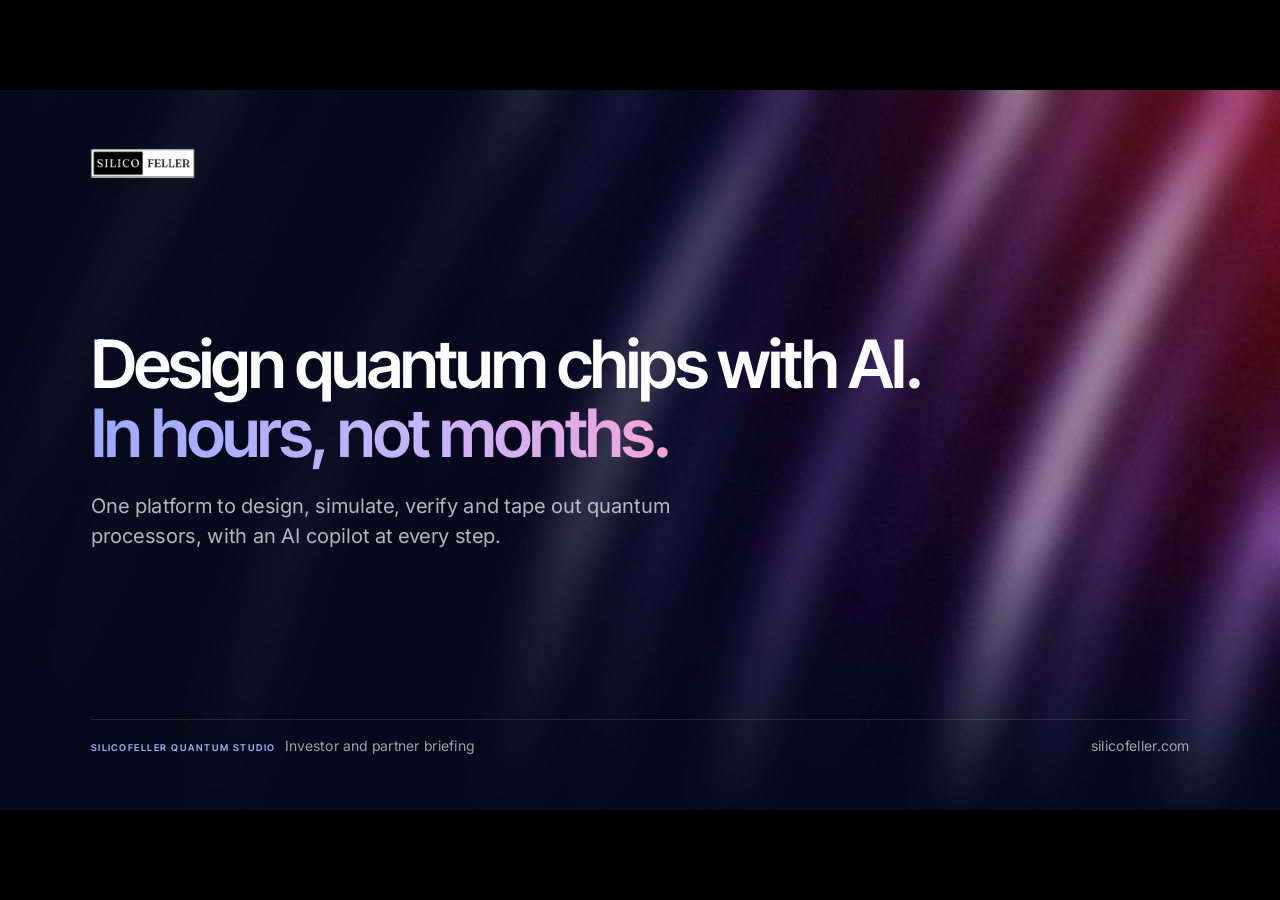
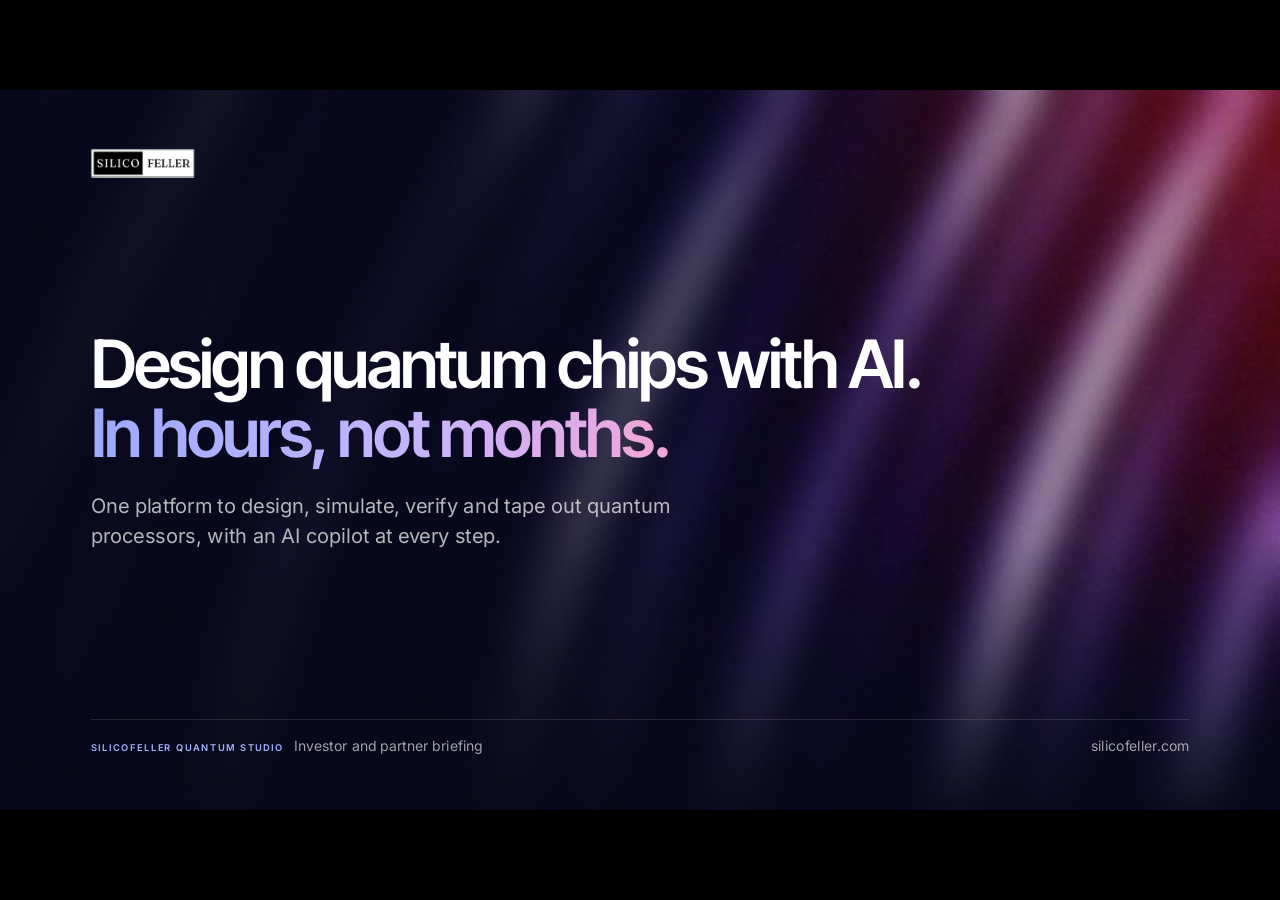
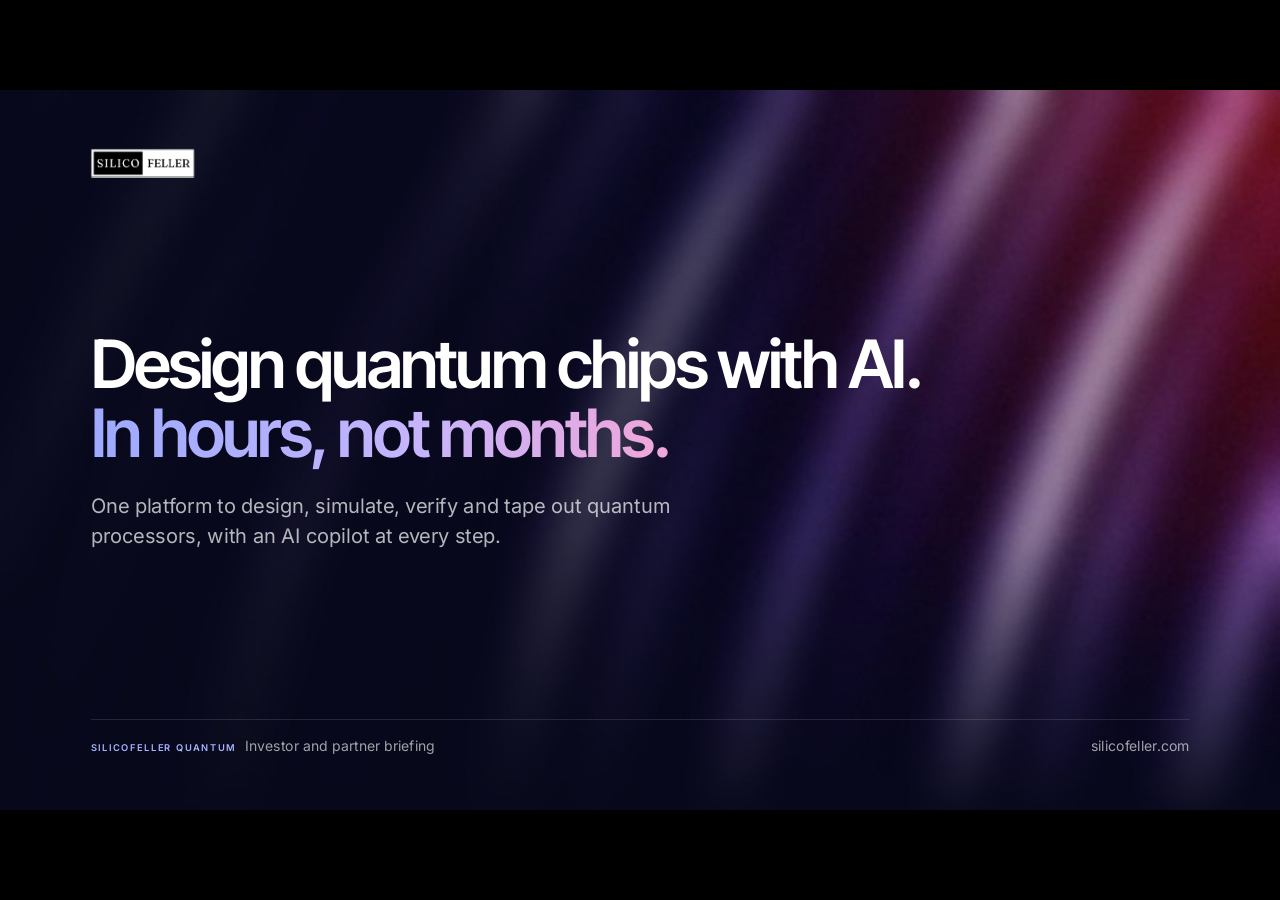
